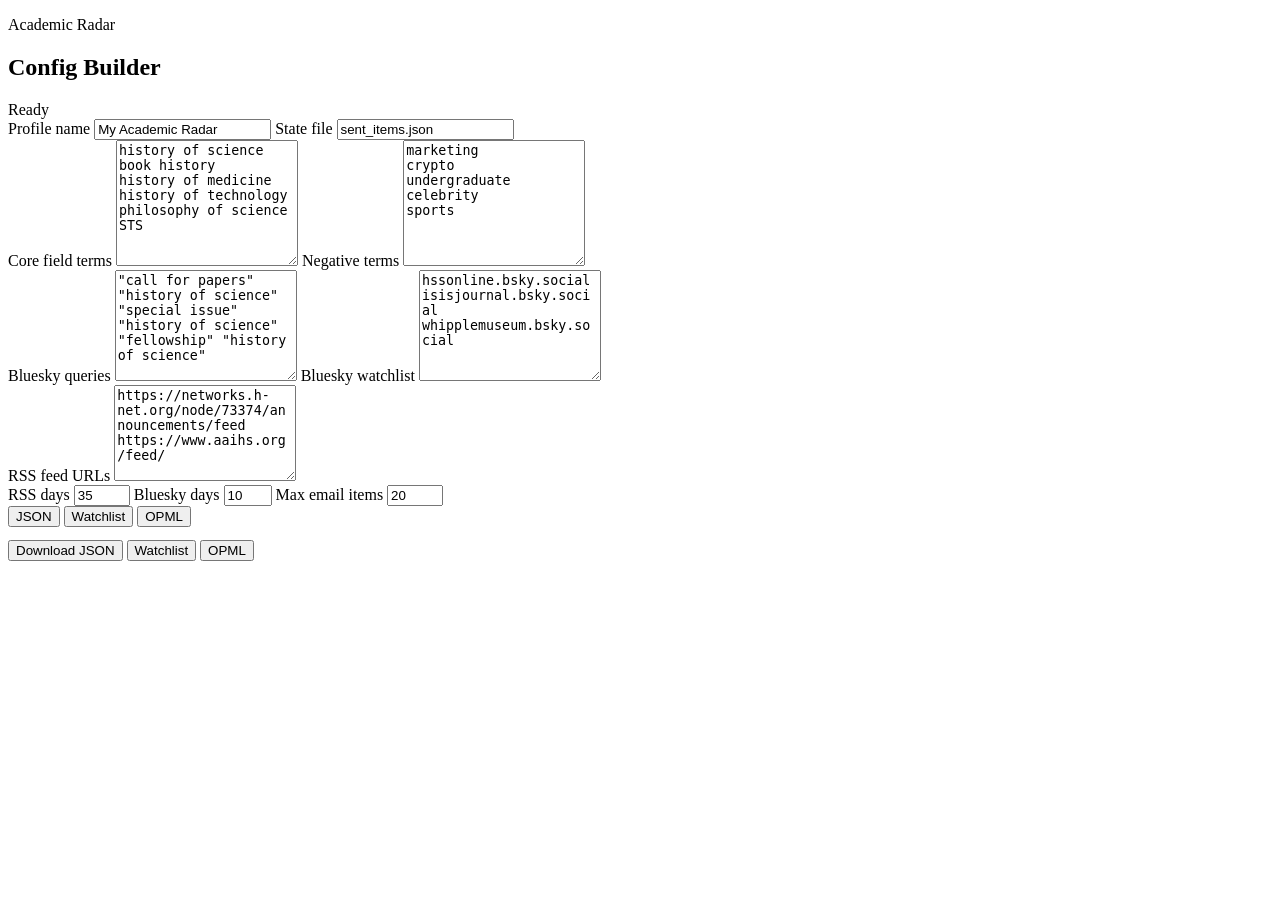
==== site/index.html @ eb4cdf89 "Add GitHub Pages config builder prototype" ====
<!doctype html>
<html lang="en">
  <head>
    <meta charset="utf-8" />
    <meta name="viewport" content="width=device-width, initial-scale=1" />
    <title>Academic Radar Config Builder</title>
    <link rel="stylesheet" href="./styles.css" />
  </head>
  <body>
    <main class="shell">
      <section class="workspace" aria-label="Academic Radar configuration builder">
        <header class="topbar">
          <div>
            <p class="eyebrow">Academic Radar</p>
            <h1>Config Builder</h1>
          </div>
          <div class="status" id="statusText">Ready</div>
        </header>

        <div class="grid">
          <section class="panel builder" aria-label="Builder inputs">
            <div class="field two">
              <label>
                Profile name
                <input id="profileName" value="My Academic Radar" />
              </label>
              <label>
                State file
                <input id="stateFile" value="sent_items.json" />
              </label>
            </div>

            <div class="field two">
              <label>
                Core field terms
                <textarea id="coreTerms" rows="8">history of science
book history
history of medicine
history of technology
philosophy of science
STS</textarea>
              </label>
              <label>
                Negative terms
                <textarea id="negativeTerms" rows="8">marketing
crypto
undergraduate
celebrity
sports</textarea>
              </label>
            </div>

            <div class="field two">
              <label>
                Bluesky queries
                <textarea id="bskyQueries" rows="7">&quot;call for papers&quot; &quot;history of science&quot;
&quot;special issue&quot; &quot;history of science&quot;
&quot;fellowship&quot; &quot;history of science&quot;</textarea>
              </label>
              <label>
                Bluesky watchlist
                <textarea id="watchlist" rows="7">hssonline.bsky.social
isisjournal.bsky.social
whipplemuseum.bsky.social</textarea>
              </label>
            </div>

            <div class="field two">
              <label>
                RSS feed URLs
                <textarea id="rssFeeds" rows="6">https://networks.h-net.org/node/73374/announcements/feed
https://www.aaihs.org/feed/</textarea>
              </label>
              <div class="numbers" aria-label="Limits">
                <label>
                  RSS days
                  <input id="rssDays" type="number" min="1" max="365" value="35" />
                </label>
                <label>
                  Bluesky days
                  <input id="bskyDays" type="number" min="1" max="90" value="10" />
                </label>
                <label>
                  Max email items
                  <input id="maxItems" type="number" min="1" max="100" value="20" />
                </label>
              </div>
            </div>
          </section>

          <aside class="panel output" aria-label="Generated files">
            <div class="radar-art" aria-hidden="true">
              <span></span>
            </div>

            <div class="tabs" role="tablist" aria-label="Preview files">
              <button class="tab active" data-preview="json" type="button">JSON</button>
              <button class="tab" data-preview="watchlist" type="button">Watchlist</button>
              <button class="tab" data-preview="opml" type="button">OPML</button>
            </div>

            <pre id="preview" tabindex="0"></pre>

            <div class="actions">
              <button id="downloadJson" type="button">Download JSON</button>
              <button id="downloadWatchlist" type="button">Watchlist</button>
              <button id="downloadOpml" type="button">OPML</button>
            </div>
          </aside>
        </div>
      </section>
    </main>

    <script src="./app.js"></script>
  </body>
</html>
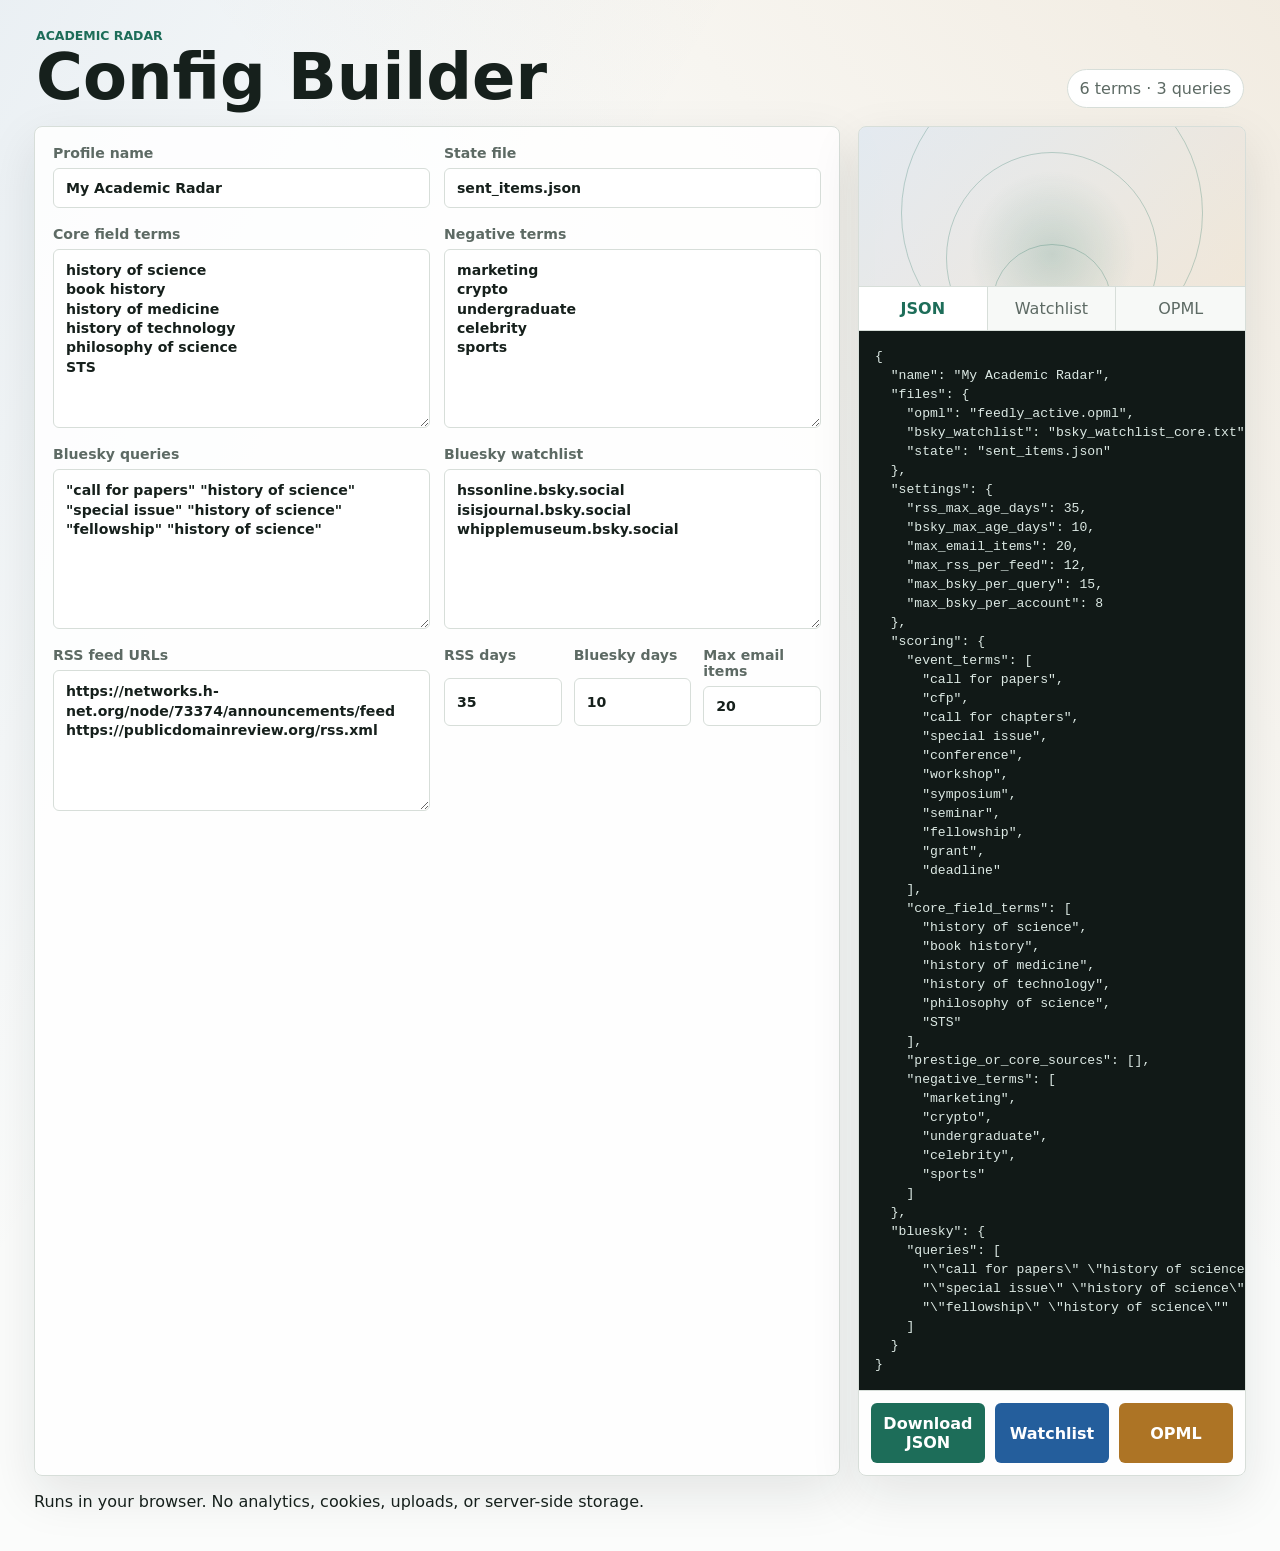
==== commit cb7759af: "Add privacy note to Pages builder" ====
--- a/site/index.html
+++ b/site/index.html
@@ -53,9 +53,9 @@
             <div class="field two">
               <label>
                 Bluesky queries
-                <textarea id="bskyQueries" rows="7">&quot;call for papers&quot; &quot;history of science&quot;
-&quot;special issue&quot; &quot;history of science&quot;
-&quot;fellowship&quot; &quot;history of science&quot;</textarea>
+                <textarea id="bskyQueries" rows="7">"call for papers" "history of science"
+"special issue" "history of science"
+"fellowship" "history of science"</textarea>
               </label>
               <label>
                 Bluesky watchlist
@@ -69,7 +69,7 @@
               <label>
                 RSS feed URLs
                 <textarea id="rssFeeds" rows="6">https://networks.h-net.org/node/73374/announcements/feed
-https://www.aaihs.org/feed/</textarea>
+https://publicdomainreview.org/rss.xml</textarea>
               </label>
               <div class="numbers" aria-label="Limits">
                 <label>
@@ -109,6 +109,9 @@
           </aside>
         </div>
       </section>
+      <p class="privacy-note">
+        Runs in your browser. No analytics, cookies, uploads, or server-side storage.
+      </p>
     </main>
 
     <script src="./app.js"></script>
--- a/site/styles.css
+++ b/site/styles.css
@@ -0,0 +1,279 @@
+:root {
+  color-scheme: light;
+  --ink: #16201c;
+  --muted: #5d6a64;
+  --line: #d7ded9;
+  --paper: #fbfcfb;
+  --panel: #ffffff;
+  --green: #1d6d59;
+  --blue: #245e9c;
+  --gold: #ad7425;
+  --rose: #9a4b58;
+  --shadow: 0 18px 50px rgba(22, 32, 28, 0.1);
+}
+
+* {
+  box-sizing: border-box;
+}
+
+body {
+  margin: 0;
+  min-height: 100vh;
+  background:
+    linear-gradient(120deg, rgba(36, 94, 156, 0.08), transparent 34%),
+    linear-gradient(230deg, rgba(173, 116, 37, 0.12), transparent 42%),
+    var(--paper);
+  color: var(--ink);
+  font-family:
+    Inter, ui-sans-serif, system-ui, -apple-system, BlinkMacSystemFont, "Segoe UI",
+    sans-serif;
+}
+
+button,
+input,
+textarea {
+  font: inherit;
+}
+
+.shell {
+  width: min(1260px, 100%);
+  margin: 0 auto;
+  padding: 24px;
+}
+
+.workspace {
+  min-height: calc(100vh - 48px);
+  display: flex;
+  flex-direction: column;
+  gap: 18px;
+}
+
+.topbar {
+  display: flex;
+  align-items: flex-end;
+  justify-content: space-between;
+  gap: 18px;
+  padding: 4px 2px 0;
+}
+
+.eyebrow {
+  margin: 0 0 4px;
+  color: var(--green);
+  font-weight: 700;
+  text-transform: uppercase;
+  font-size: 0.78rem;
+}
+
+h1 {
+  margin: 0;
+  font-size: clamp(2rem, 5vw, 4.4rem);
+  line-height: 0.95;
+  letter-spacing: 0;
+}
+
+.status {
+  border: 1px solid var(--line);
+  background: var(--panel);
+  color: var(--muted);
+  padding: 9px 12px;
+  border-radius: 999px;
+  white-space: nowrap;
+}
+
+.grid {
+  display: grid;
+  grid-template-columns: minmax(0, 1.35fr) minmax(360px, 0.65fr);
+  gap: 18px;
+  flex: 1;
+  align-items: stretch;
+}
+
+.panel {
+  border: 1px solid var(--line);
+  background: rgba(255, 255, 255, 0.86);
+  box-shadow: var(--shadow);
+  border-radius: 8px;
+}
+
+.builder {
+  display: flex;
+  flex-direction: column;
+  gap: 18px;
+  padding: 18px;
+}
+
+.field {
+  display: grid;
+  gap: 14px;
+}
+
+.field.two {
+  grid-template-columns: repeat(2, minmax(0, 1fr));
+}
+
+label {
+  display: grid;
+  gap: 7px;
+  color: var(--muted);
+  font-weight: 700;
+  font-size: 0.88rem;
+}
+
+input,
+textarea {
+  width: 100%;
+  border: 1px solid var(--line);
+  background: #fff;
+  color: var(--ink);
+  border-radius: 6px;
+  padding: 11px 12px;
+  outline: none;
+}
+
+textarea {
+  resize: vertical;
+  min-height: 128px;
+  line-height: 1.38;
+}
+
+input:focus,
+textarea:focus {
+  border-color: var(--blue);
+  box-shadow: 0 0 0 3px rgba(36, 94, 156, 0.14);
+}
+
+.numbers {
+  display: grid;
+  grid-template-columns: repeat(3, minmax(0, 1fr));
+  gap: 12px;
+  align-content: start;
+}
+
+.output {
+  display: grid;
+  grid-template-rows: auto auto 1fr auto;
+  min-height: 620px;
+  overflow: hidden;
+}
+
+.radar-art {
+  height: 160px;
+  position: relative;
+  overflow: hidden;
+  border-bottom: 1px solid var(--line);
+  background:
+    radial-gradient(circle at 50% 80%, rgba(29, 109, 89, 0.18), transparent 36%),
+    linear-gradient(135deg, rgba(36, 94, 156, 0.12), rgba(173, 116, 37, 0.16));
+}
+
+.radar-art::before,
+.radar-art::after,
+.radar-art span {
+  content: "";
+  position: absolute;
+  left: 50%;
+  bottom: -78px;
+  transform: translateX(-50%);
+  border: 1px solid rgba(29, 109, 89, 0.26);
+  border-radius: 50%;
+}
+
+.radar-art::before {
+  width: 300px;
+  height: 300px;
+}
+
+.radar-art::after {
+  width: 210px;
+  height: 210px;
+}
+
+.radar-art span {
+  width: 120px;
+  height: 120px;
+}
+
+.tabs {
+  display: grid;
+  grid-template-columns: repeat(3, 1fr);
+  border-bottom: 1px solid var(--line);
+}
+
+.tab {
+  border: 0;
+  border-right: 1px solid var(--line);
+  background: #f7f9f7;
+  color: var(--muted);
+  padding: 12px 10px;
+  cursor: pointer;
+}
+
+.tab:last-child {
+  border-right: 0;
+}
+
+.tab.active {
+  background: #fff;
+  color: var(--green);
+  font-weight: 800;
+}
+
+pre {
+  margin: 0;
+  padding: 16px;
+  overflow: auto;
+  background: #111917;
+  color: #dce9e4;
+  font: 0.82rem/1.45 ui-monospace, SFMono-Regular, Menlo, Consolas, monospace;
+}
+
+.actions {
+  display: grid;
+  grid-template-columns: repeat(3, 1fr);
+  gap: 10px;
+  padding: 12px;
+  border-top: 1px solid var(--line);
+}
+
+.actions button {
+  border: 0;
+  background: var(--green);
+  color: #fff;
+  border-radius: 6px;
+  padding: 11px 10px;
+  cursor: pointer;
+  font-weight: 800;
+}
+
+.actions button:nth-child(2) {
+  background: var(--blue);
+}
+
+.actions button:nth-child(3) {
+  background: var(--gold);
+}
+
+@media (max-width: 920px) {
+  .shell {
+    padding: 14px;
+  }
+
+  .topbar {
+    align-items: flex-start;
+    flex-direction: column;
+  }
+
+  .grid,
+  .field.two {
+    grid-template-columns: 1fr;
+  }
+
+  .output {
+    min-height: 560px;
+  }
+
+  .numbers,
+  .actions {
+    grid-template-columns: 1fr;
+  }
+}
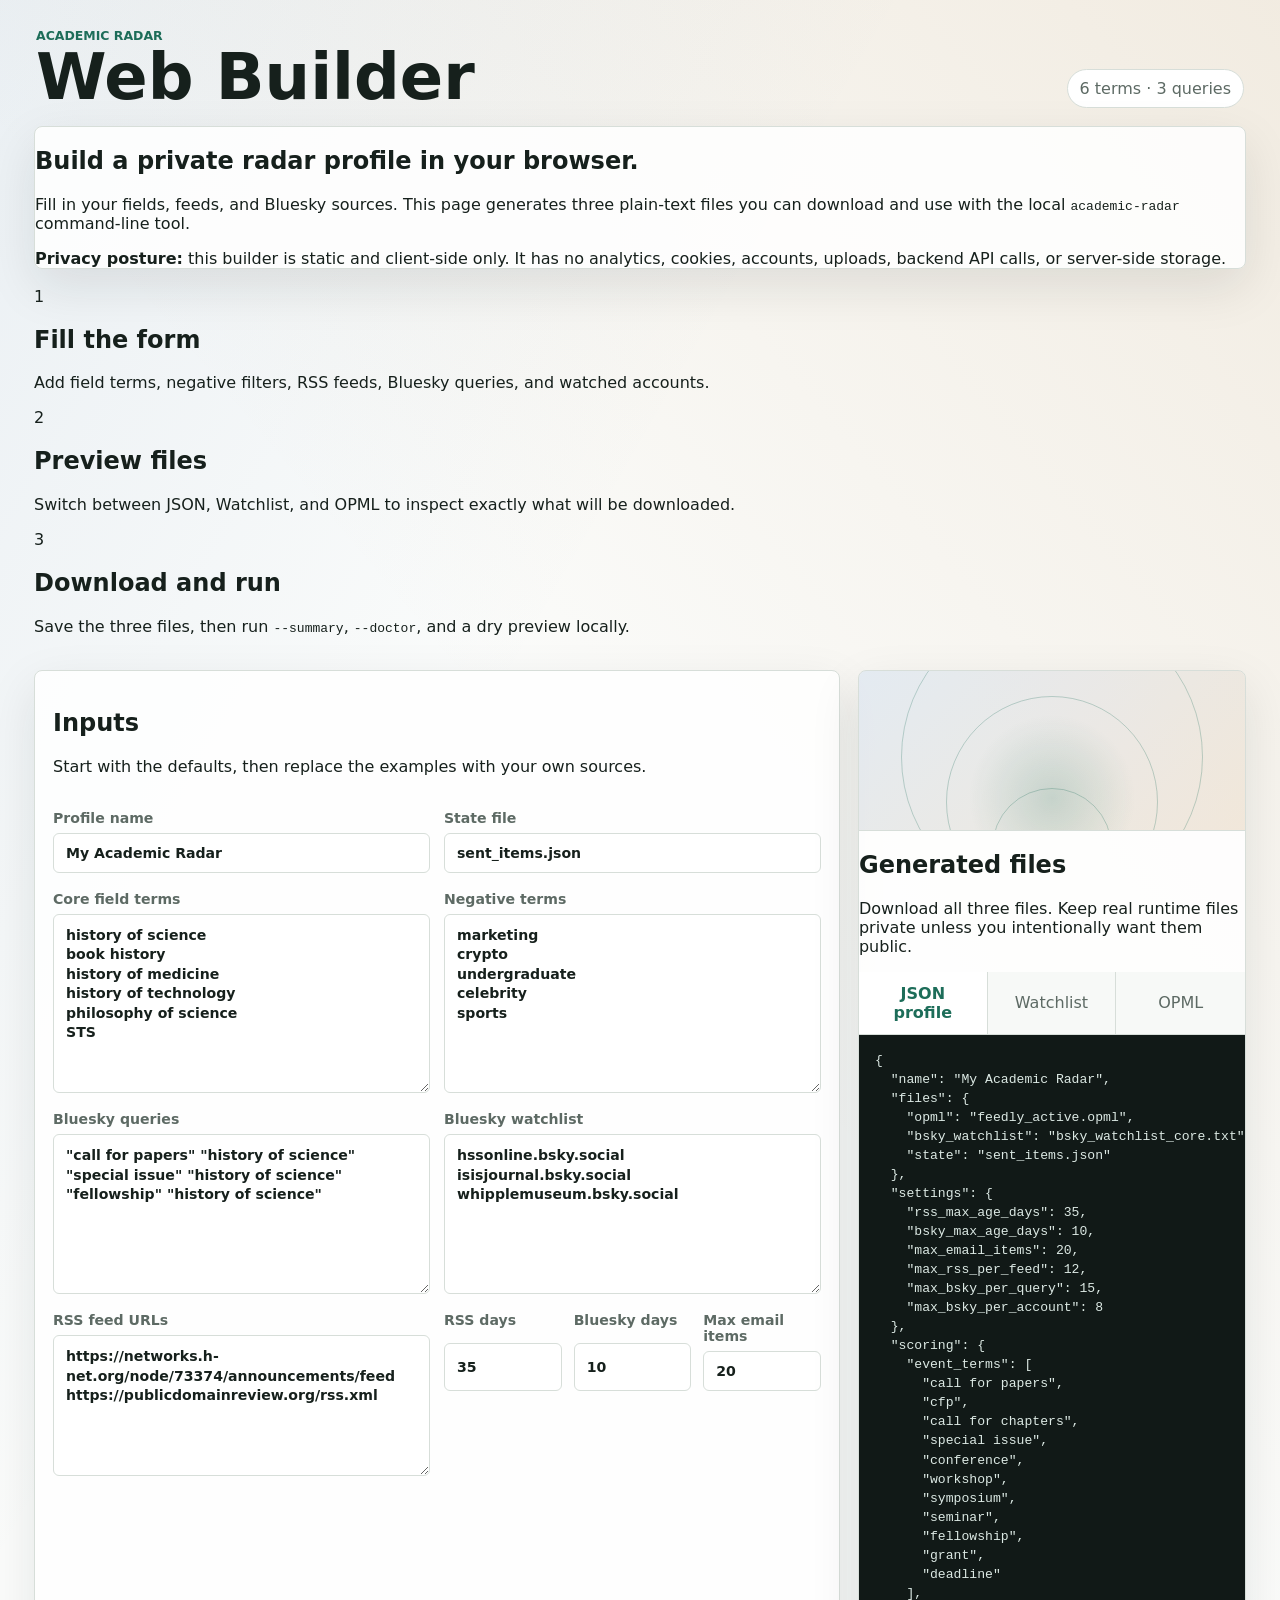
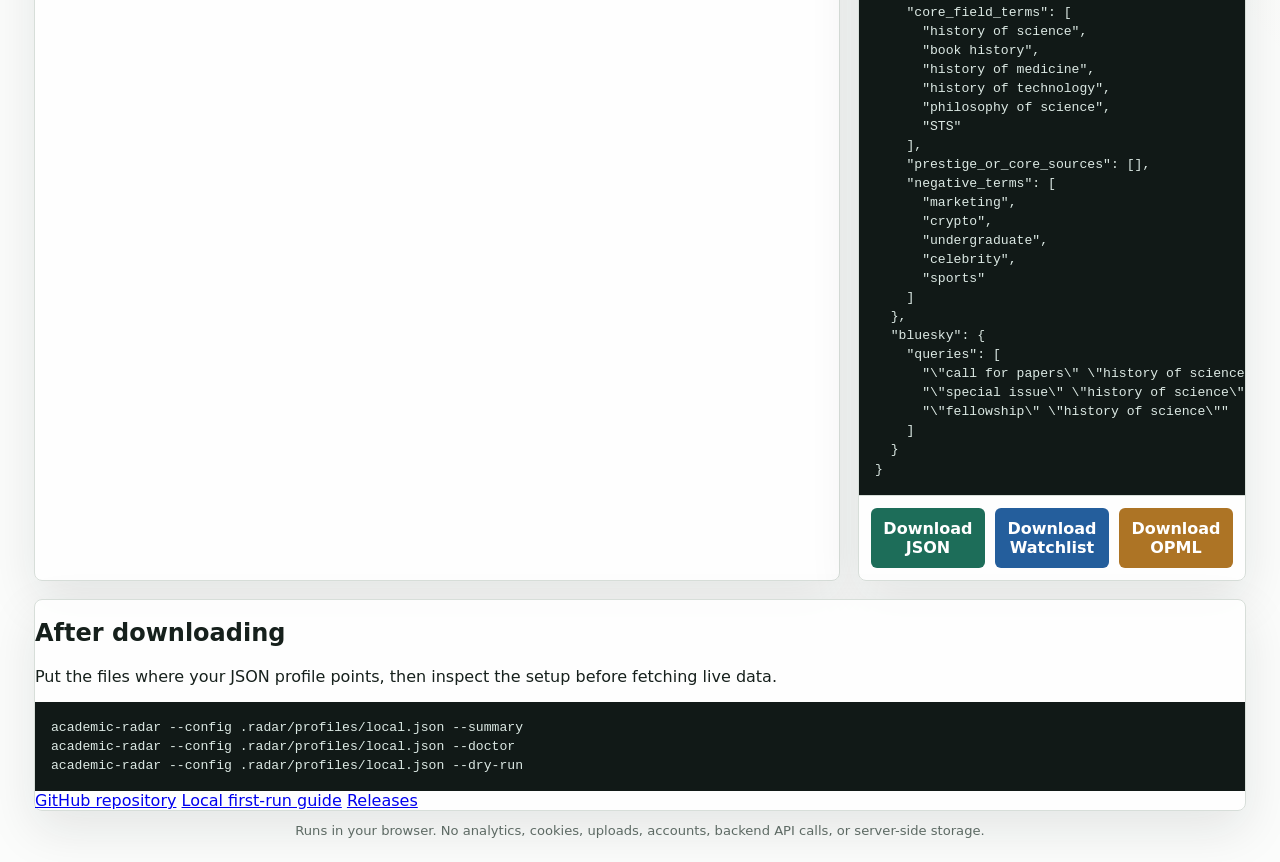
==== commit 57627043: "Make Pages builder beginner-friendly" ====
--- a/site/index.html
+++ b/site/index.html
@@ -3,22 +3,65 @@
   <head>
     <meta charset="utf-8" />
     <meta name="viewport" content="width=device-width, initial-scale=1" />
-    <title>Academic Radar Config Builder</title>
+    <title>Academic Radar Web Builder</title>
+    <meta
+      name="description"
+      content="Build a local Academic Radar profile, Bluesky watchlist, and OPML feed list in your browser."
+    />
     <link rel="stylesheet" href="./styles.css" />
   </head>
   <body>
     <main class="shell">
-      <section class="workspace" aria-label="Academic Radar configuration builder">
+      <section class="workspace" aria-label="Academic Radar web builder">
         <header class="topbar">
           <div>
             <p class="eyebrow">Academic Radar</p>
-            <h1>Config Builder</h1>
+            <h1>Web Builder</h1>
           </div>
           <div class="status" id="statusText">Ready</div>
         </header>
 
+        <section class="hero panel" aria-label="What this builder does">
+          <div>
+            <h2>Build a private radar profile in your browser.</h2>
+            <p>
+              Fill in your fields, feeds, and Bluesky sources. This page generates
+              three plain-text files you can download and use with the local
+              <code>academic-radar</code> command-line tool.
+            </p>
+          </div>
+          <div class="hero-note">
+            <strong>Privacy posture:</strong> this builder is static and client-side only.
+            It has no analytics, cookies, accounts, uploads, backend API calls, or
+            server-side storage.
+          </div>
+        </section>
+
+        <section class="steps" aria-label="Beginner workflow">
+          <article class="step-card">
+            <span>1</span>
+            <h2>Fill the form</h2>
+            <p>Add field terms, negative filters, RSS feeds, Bluesky queries, and watched accounts.</p>
+          </article>
+          <article class="step-card">
+            <span>2</span>
+            <h2>Preview files</h2>
+            <p>Switch between JSON, Watchlist, and OPML to inspect exactly what will be downloaded.</p>
+          </article>
+          <article class="step-card">
+            <span>3</span>
+            <h2>Download and run</h2>
+            <p>Save the three files, then run <code>--summary</code>, <code>--doctor</code>, and a dry preview locally.</p>
+          </article>
+        </section>
+
         <div class="grid">
           <section class="panel builder" aria-label="Builder inputs">
+            <div class="section-heading">
+              <h2>Inputs</h2>
+              <p>Start with the defaults, then replace the examples with your own sources.</p>
+            </div>
+
             <div class="field two">
               <label>
                 Profile name
@@ -93,8 +136,13 @@
               <span></span>
             </div>
 
+            <div class="output-intro">
+              <h2>Generated files</h2>
+              <p>Download all three files. Keep real runtime files private unless you intentionally want them public.</p>
+            </div>
+
             <div class="tabs" role="tablist" aria-label="Preview files">
-              <button class="tab active" data-preview="json" type="button">JSON</button>
+              <button class="tab active" data-preview="json" type="button">JSON profile</button>
               <button class="tab" data-preview="watchlist" type="button">Watchlist</button>
               <button class="tab" data-preview="opml" type="button">OPML</button>
             </div>
@@ -103,14 +151,29 @@
 
             <div class="actions">
               <button id="downloadJson" type="button">Download JSON</button>
-              <button id="downloadWatchlist" type="button">Watchlist</button>
-              <button id="downloadOpml" type="button">OPML</button>
+              <button id="downloadWatchlist" type="button">Download Watchlist</button>
+              <button id="downloadOpml" type="button">Download OPML</button>
             </div>
           </aside>
         </div>
+
+        <section class="next panel" aria-label="After download">
+          <div>
+            <h2>After downloading</h2>
+            <p>Put the files where your JSON profile points, then inspect the setup before fetching live data.</p>
+          </div>
+          <pre>academic-radar --config .radar/profiles/local.json --summary
+academic-radar --config .radar/profiles/local.json --doctor
+academic-radar --config .radar/profiles/local.json --dry-run</pre>
+          <div class="quick-links">
+            <a href="https://github.com/zhhos98-cell/academic-radar">GitHub repository</a>
+            <a href="https://github.com/zhhos98-cell/academic-radar/blob/main/docs/LOCAL_FIRST_RUN.md">Local first-run guide</a>
+            <a href="https://github.com/zhhos98-cell/academic-radar/releases">Releases</a>
+          </div>
+        </section>
       </section>
       <p class="privacy-note">
-        Runs in your browser. No analytics, cookies, uploads, or server-side storage.
+        Runs in your browser. No analytics, cookies, uploads, accounts, backend API calls, or server-side storage.
       </p>
     </main>
 
--- a/site/styles.css
+++ b/site/styles.css
@@ -253,6 +253,13 @@
   background: var(--gold);
 }
 
+.privacy-note {
+  margin: 12px 0 0;
+  color: var(--muted);
+  font-size: 0.82rem;
+  text-align: center;
+}
+
 @media (max-width: 920px) {
   .shell {
     padding: 14px;
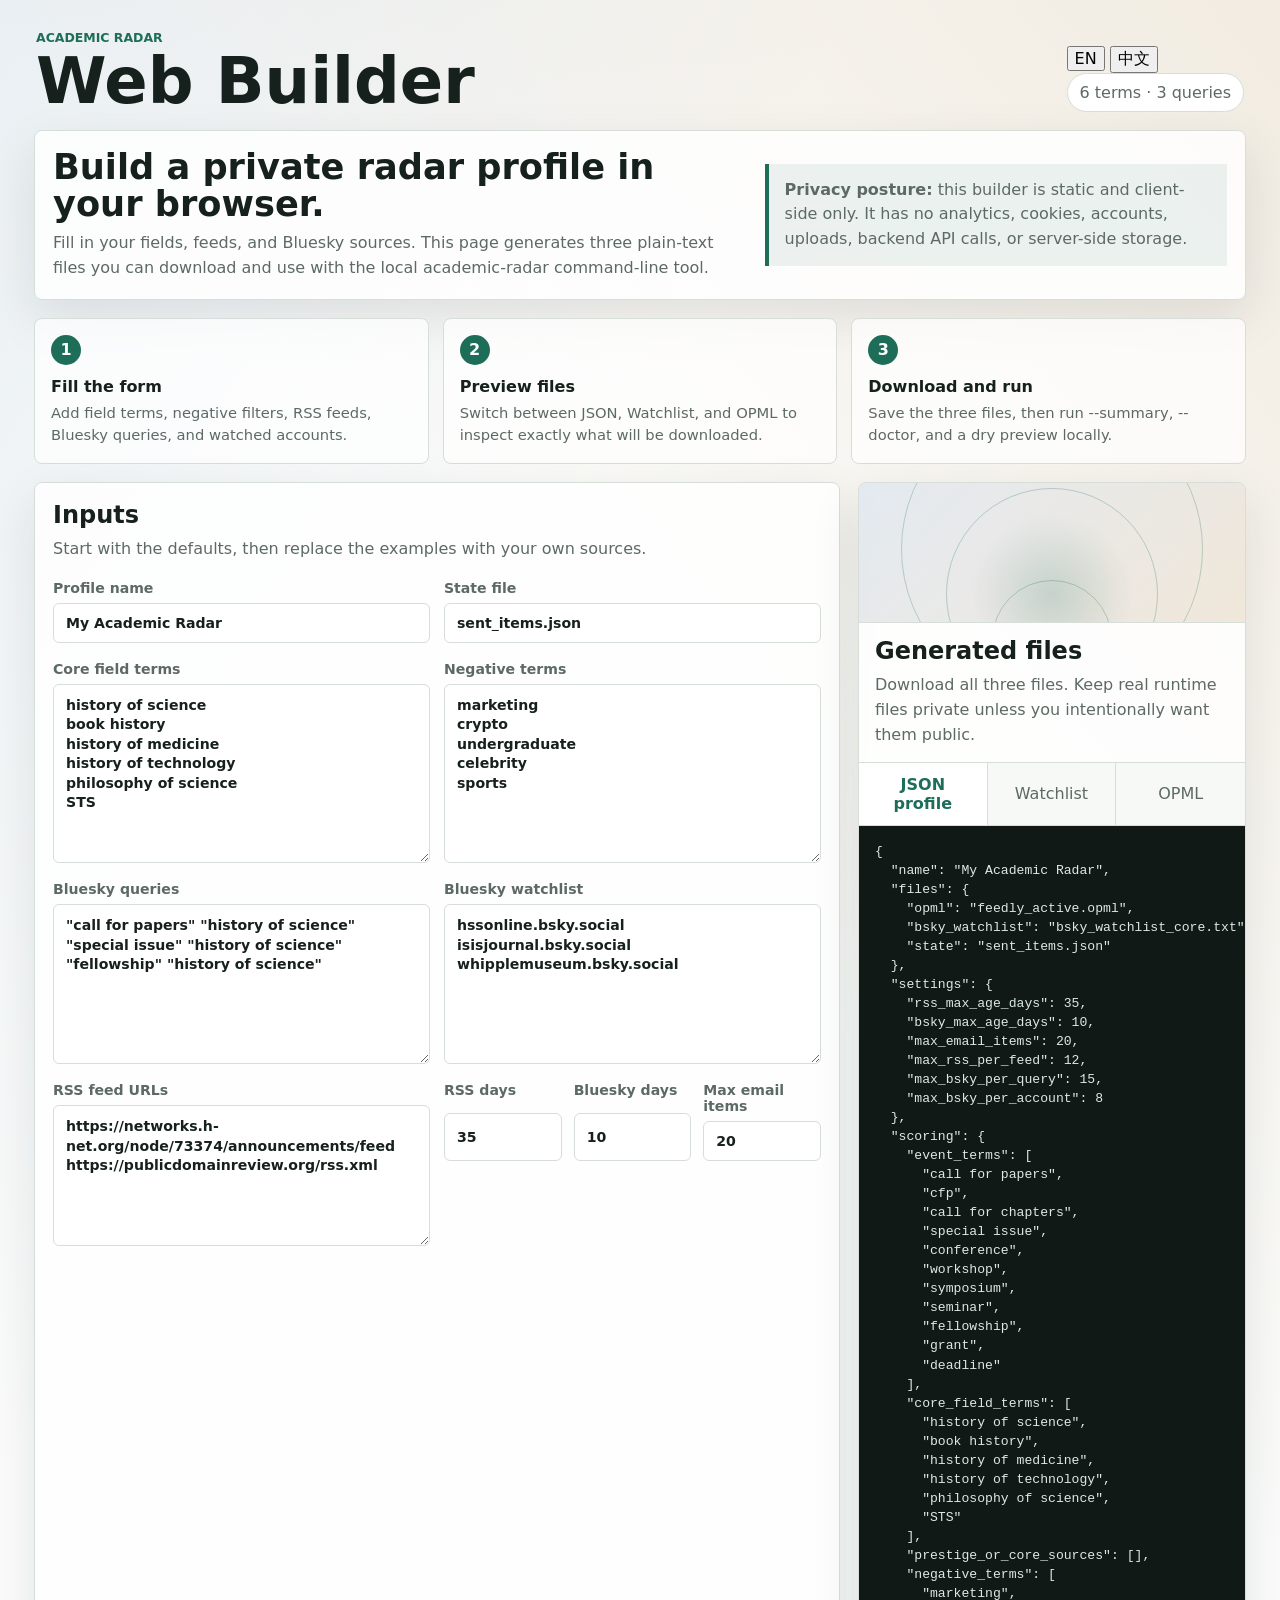
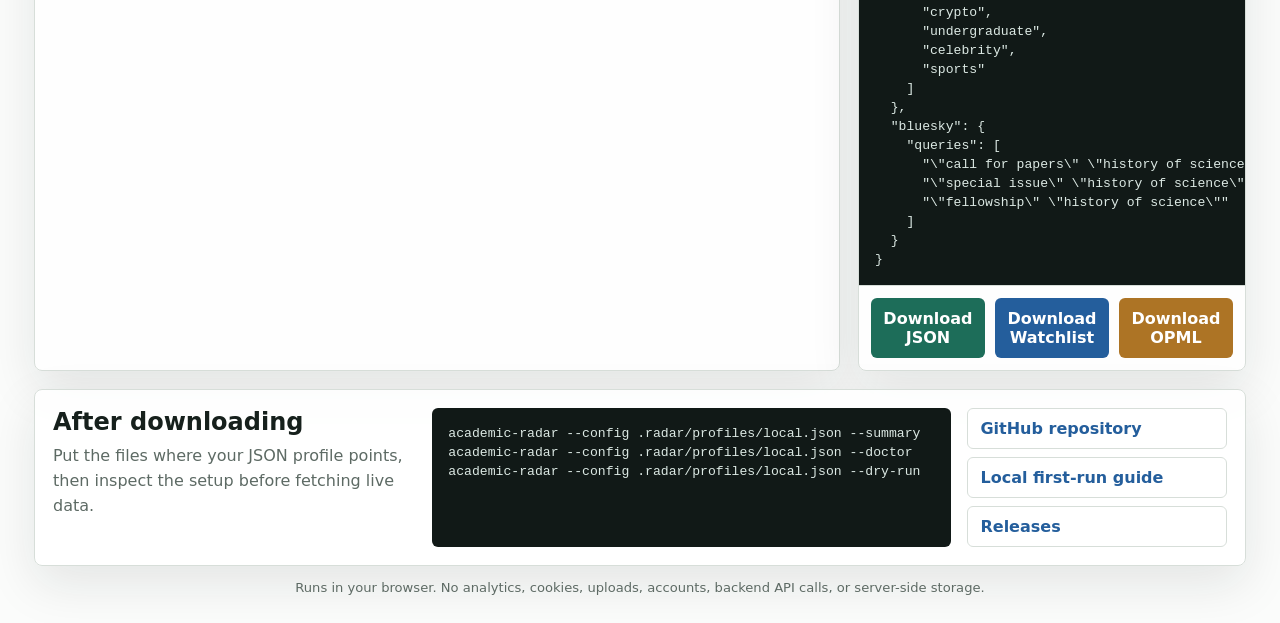
==== commit 65615f98: "Add bilingual markup to site builder" ====
--- a/site/index.html
+++ b/site/index.html
@@ -16,66 +16,74 @@
         <header class="topbar">
           <div>
             <p class="eyebrow">Academic Radar</p>
-            <h1>Web Builder</h1>
+            <h1 data-i18n="title">Web Builder</h1>
           </div>
-          <div class="status" id="statusText">Ready</div>
+          <div class="topbar-actions">
+            <div class="language-switch" role="group" aria-label="Language">
+              <button class="lang-button active" data-lang-choice="en" type="button">EN</button>
+              <button class="lang-button" data-lang-choice="zh" type="button">中文</button>
+            </div>
+            <div class="status" id="statusText">Ready</div>
+          </div>
         </header>
 
         <section class="hero panel" aria-label="What this builder does">
           <div>
-            <h2>Build a private radar profile in your browser.</h2>
-            <p>
+            <h2 data-i18n="hero.heading">Build a private radar profile in your browser.</h2>
+            <p data-i18n="hero.body">
               Fill in your fields, feeds, and Bluesky sources. This page generates
               three plain-text files you can download and use with the local
-              <code>academic-radar</code> command-line tool.
+              academic-radar command-line tool.
             </p>
           </div>
           <div class="hero-note">
-            <strong>Privacy posture:</strong> this builder is static and client-side only.
-            It has no analytics, cookies, accounts, uploads, backend API calls, or
-            server-side storage.
+            <strong data-i18n="privacy.label">Privacy posture:</strong>
+            <span data-i18n="privacy.body">
+              this builder is static and client-side only. It has no analytics,
+              cookies, accounts, uploads, backend API calls, or server-side storage.
+            </span>
           </div>
         </section>
 
         <section class="steps" aria-label="Beginner workflow">
           <article class="step-card">
             <span>1</span>
-            <h2>Fill the form</h2>
-            <p>Add field terms, negative filters, RSS feeds, Bluesky queries, and watched accounts.</p>
+            <h2 data-i18n="step1.heading">Fill the form</h2>
+            <p data-i18n="step1.body">Add field terms, negative filters, RSS feeds, Bluesky queries, and watched accounts.</p>
           </article>
           <article class="step-card">
             <span>2</span>
-            <h2>Preview files</h2>
-            <p>Switch between JSON, Watchlist, and OPML to inspect exactly what will be downloaded.</p>
+            <h2 data-i18n="step2.heading">Preview files</h2>
+            <p data-i18n="step2.body">Switch between JSON, Watchlist, and OPML to inspect exactly what will be downloaded.</p>
           </article>
           <article class="step-card">
             <span>3</span>
-            <h2>Download and run</h2>
-            <p>Save the three files, then run <code>--summary</code>, <code>--doctor</code>, and a dry preview locally.</p>
+            <h2 data-i18n="step3.heading">Download and run</h2>
+            <p data-i18n="step3.body">Save the three files, then run --summary, --doctor, and a dry preview locally.</p>
           </article>
         </section>
 
         <div class="grid">
           <section class="panel builder" aria-label="Builder inputs">
             <div class="section-heading">
-              <h2>Inputs</h2>
-              <p>Start with the defaults, then replace the examples with your own sources.</p>
+              <h2 data-i18n="inputs.heading">Inputs</h2>
+              <p data-i18n="inputs.body">Start with the defaults, then replace the examples with your own sources.</p>
             </div>
 
             <div class="field two">
               <label>
-                Profile name
+                <span data-i18n="label.profileName">Profile name</span>
                 <input id="profileName" value="My Academic Radar" />
               </label>
               <label>
-                State file
+                <span data-i18n="label.stateFile">State file</span>
                 <input id="stateFile" value="sent_items.json" />
               </label>
             </div>
 
             <div class="field two">
               <label>
-                Core field terms
+                <span data-i18n="label.coreTerms">Core field terms</span>
                 <textarea id="coreTerms" rows="8">history of science
 book history
 history of medicine
@@ -84,7 +92,7 @@
 STS</textarea>
               </label>
               <label>
-                Negative terms
+                <span data-i18n="label.negativeTerms">Negative terms</span>
                 <textarea id="negativeTerms" rows="8">marketing
 crypto
 undergraduate
@@ -95,13 +103,13 @@
 
             <div class="field two">
               <label>
-                Bluesky queries
+                <span data-i18n="label.bskyQueries">Bluesky queries</span>
                 <textarea id="bskyQueries" rows="7">"call for papers" "history of science"
 "special issue" "history of science"
 "fellowship" "history of science"</textarea>
               </label>
               <label>
-                Bluesky watchlist
+                <span data-i18n="label.watchlist">Bluesky watchlist</span>
                 <textarea id="watchlist" rows="7">hssonline.bsky.social
 isisjournal.bsky.social
 whipplemuseum.bsky.social</textarea>
@@ -110,21 +118,21 @@
 
             <div class="field two">
               <label>
-                RSS feed URLs
+                <span data-i18n="label.rssFeeds">RSS feed URLs</span>
                 <textarea id="rssFeeds" rows="6">https://networks.h-net.org/node/73374/announcements/feed
 https://publicdomainreview.org/rss.xml</textarea>
               </label>
               <div class="numbers" aria-label="Limits">
                 <label>
-                  RSS days
+                  <span data-i18n="label.rssDays">RSS days</span>
                   <input id="rssDays" type="number" min="1" max="365" value="35" />
                 </label>
                 <label>
-                  Bluesky days
+                  <span data-i18n="label.bskyDays">Bluesky days</span>
                   <input id="bskyDays" type="number" min="1" max="90" value="10" />
                 </label>
                 <label>
-                  Max email items
+                  <span data-i18n="label.maxItems">Max email items</span>
                   <input id="maxItems" type="number" min="1" max="100" value="20" />
                 </label>
               </div>
@@ -137,42 +145,42 @@
             </div>
 
             <div class="output-intro">
-              <h2>Generated files</h2>
-              <p>Download all three files. Keep real runtime files private unless you intentionally want them public.</p>
+              <h2 data-i18n="output.heading">Generated files</h2>
+              <p data-i18n="output.body">Download all three files. Keep real runtime files private unless you intentionally want them public.</p>
             </div>
 
             <div class="tabs" role="tablist" aria-label="Preview files">
-              <button class="tab active" data-preview="json" type="button">JSON profile</button>
-              <button class="tab" data-preview="watchlist" type="button">Watchlist</button>
-              <button class="tab" data-preview="opml" type="button">OPML</button>
+              <button class="tab active" data-preview="json" data-i18n="tab.json" type="button">JSON profile</button>
+              <button class="tab" data-preview="watchlist" data-i18n="tab.watchlist" type="button">Watchlist</button>
+              <button class="tab" data-preview="opml" data-i18n="tab.opml" type="button">OPML</button>
             </div>
 
             <pre id="preview" tabindex="0"></pre>
 
             <div class="actions">
-              <button id="downloadJson" type="button">Download JSON</button>
-              <button id="downloadWatchlist" type="button">Download Watchlist</button>
-              <button id="downloadOpml" type="button">Download OPML</button>
+              <button id="downloadJson" data-i18n="button.json" type="button">Download JSON</button>
+              <button id="downloadWatchlist" data-i18n="button.watchlist" type="button">Download Watchlist</button>
+              <button id="downloadOpml" data-i18n="button.opml" type="button">Download OPML</button>
             </div>
           </aside>
         </div>
 
         <section class="next panel" aria-label="After download">
           <div>
-            <h2>After downloading</h2>
-            <p>Put the files where your JSON profile points, then inspect the setup before fetching live data.</p>
+            <h2 data-i18n="after.heading">After downloading</h2>
+            <p data-i18n="after.body">Put the files where your JSON profile points, then inspect the setup before fetching live data.</p>
           </div>
           <pre>academic-radar --config .radar/profiles/local.json --summary
 academic-radar --config .radar/profiles/local.json --doctor
 academic-radar --config .radar/profiles/local.json --dry-run</pre>
           <div class="quick-links">
-            <a href="https://github.com/zhhos98-cell/academic-radar">GitHub repository</a>
-            <a href="https://github.com/zhhos98-cell/academic-radar/blob/main/docs/LOCAL_FIRST_RUN.md">Local first-run guide</a>
-            <a href="https://github.com/zhhos98-cell/academic-radar/releases">Releases</a>
+            <a href="https://github.com/zhhos98-cell/academic-radar" data-i18n="link.repo">GitHub repository</a>
+            <a href="https://github.com/zhhos98-cell/academic-radar/blob/main/docs/LOCAL_FIRST_RUN.md" data-i18n="link.guide">Local first-run guide</a>
+            <a href="https://github.com/zhhos98-cell/academic-radar/releases" data-i18n="link.releases">Releases</a>
           </div>
         </section>
       </section>
-      <p class="privacy-note">
+      <p class="privacy-note" data-i18n="footer.privacy">
         Runs in your browser. No analytics, cookies, uploads, accounts, backend API calls, or server-side storage.
       </p>
     </main>
--- a/site/styles.css
+++ b/site/styles.css
@@ -35,6 +35,15 @@
   font: inherit;
 }
 
+code {
+  border: 1px solid rgba(215, 222, 217, 0.8);
+  border-radius: 5px;
+  background: rgba(255, 255, 255, 0.7);
+  padding: 1px 5px;
+  color: var(--green);
+  font-family: ui-monospace, SFMono-Regular, Menlo, Consolas, monospace;
+}
+
 .shell {
   width: min(1260px, 100%);
   margin: 0 auto;
@@ -71,6 +80,20 @@
   letter-spacing: 0;
 }
 
+h2,
+p {
+  margin-top: 0;
+}
+
+h2 {
+  margin-bottom: 8px;
+}
+
+p {
+  color: var(--muted);
+  line-height: 1.55;
+}
+
 .status {
   border: 1px solid var(--line);
   background: var(--panel);
@@ -78,14 +101,6 @@
   padding: 9px 12px;
   border-radius: 999px;
   white-space: nowrap;
-}
-
-.grid {
-  display: grid;
-  grid-template-columns: minmax(0, 1.35fr) minmax(360px, 0.65fr);
-  gap: 18px;
-  flex: 1;
-  align-items: stretch;
 }
 
 .panel {
@@ -95,11 +110,85 @@
   border-radius: 8px;
 }
 
+.hero {
+  display: grid;
+  grid-template-columns: minmax(0, 1.2fr) minmax(280px, 0.8fr);
+  gap: 18px;
+  padding: 18px;
+  align-items: center;
+}
+
+.hero h2 {
+  font-size: clamp(1.4rem, 3vw, 2.2rem);
+  line-height: 1.05;
+}
+
+.hero p {
+  margin-bottom: 0;
+}
+
+.hero-note {
+  border-left: 4px solid var(--green);
+  background: rgba(29, 109, 89, 0.08);
+  color: var(--muted);
+  padding: 14px 16px;
+  line-height: 1.55;
+}
+
+.steps {
+  display: grid;
+  grid-template-columns: repeat(3, minmax(0, 1fr));
+  gap: 14px;
+}
+
+.step-card {
+  border: 1px solid var(--line);
+  background: rgba(255, 255, 255, 0.74);
+  border-radius: 8px;
+  padding: 16px;
+}
+
+.step-card span {
+  display: inline-flex;
+  align-items: center;
+  justify-content: center;
+  width: 30px;
+  height: 30px;
+  margin-bottom: 12px;
+  border-radius: 50%;
+  background: var(--green);
+  color: #fff;
+  font-weight: 800;
+}
+
+.step-card h2 {
+  margin-bottom: 6px;
+  font-size: 1rem;
+}
+
+.step-card p {
+  margin-bottom: 0;
+  font-size: 0.92rem;
+}
+
+.grid {
+  display: grid;
+  grid-template-columns: minmax(0, 1.35fr) minmax(360px, 0.65fr);
+  gap: 18px;
+  flex: 1;
+  align-items: stretch;
+}
+
 .builder {
   display: flex;
   flex-direction: column;
   gap: 18px;
   padding: 18px;
+}
+
+.section-heading p,
+.output-intro p {
+  margin-bottom: 0;
 }
 
 .field {
@@ -151,13 +240,13 @@
 
 .output {
   display: grid;
-  grid-template-rows: auto auto 1fr auto;
-  min-height: 620px;
+  grid-template-rows: auto auto auto 1fr auto;
+  min-height: 720px;
   overflow: hidden;
 }
 
 .radar-art {
-  height: 160px;
+  height: 140px;
   position: relative;
   overflow: hidden;
   border-bottom: 1px solid var(--line);
@@ -193,6 +282,11 @@
   height: 120px;
 }
 
+.output-intro {
+  padding: 14px 16px;
+  border-bottom: 1px solid var(--line);
+}
+
 .tabs {
   display: grid;
   grid-template-columns: repeat(3, 1fr);
@@ -253,6 +347,41 @@
   background: var(--gold);
 }
 
+.next {
+  display: grid;
+  grid-template-columns: minmax(240px, 0.7fr) minmax(360px, 1fr) minmax(220px, 0.5fr);
+  gap: 16px;
+  padding: 18px;
+  align-items: stretch;
+}
+
+.next pre {
+  border-radius: 6px;
+  min-height: 100%;
+}
+
+.quick-links {
+  display: grid;
+  gap: 8px;
+  align-content: start;
+}
+
+.quick-links a {
+  border: 1px solid var(--line);
+  border-radius: 6px;
+  background: #fff;
+  color: var(--blue);
+  padding: 10px 12px;
+  text-decoration: none;
+  font-weight: 800;
+}
+
+.quick-links a:hover,
+.quick-links a:focus {
+  border-color: var(--blue);
+  outline: none;
+}
+
 .privacy-note {
   margin: 12px 0 0;
   color: var(--muted);
@@ -270,13 +399,16 @@
     flex-direction: column;
   }
 
+  .hero,
   .grid,
-  .field.two {
+  .field.two,
+  .steps,
+  .next {
     grid-template-columns: 1fr;
   }
 
   .output {
-    min-height: 560px;
+    min-height: 620px;
   }
 
   .numbers,
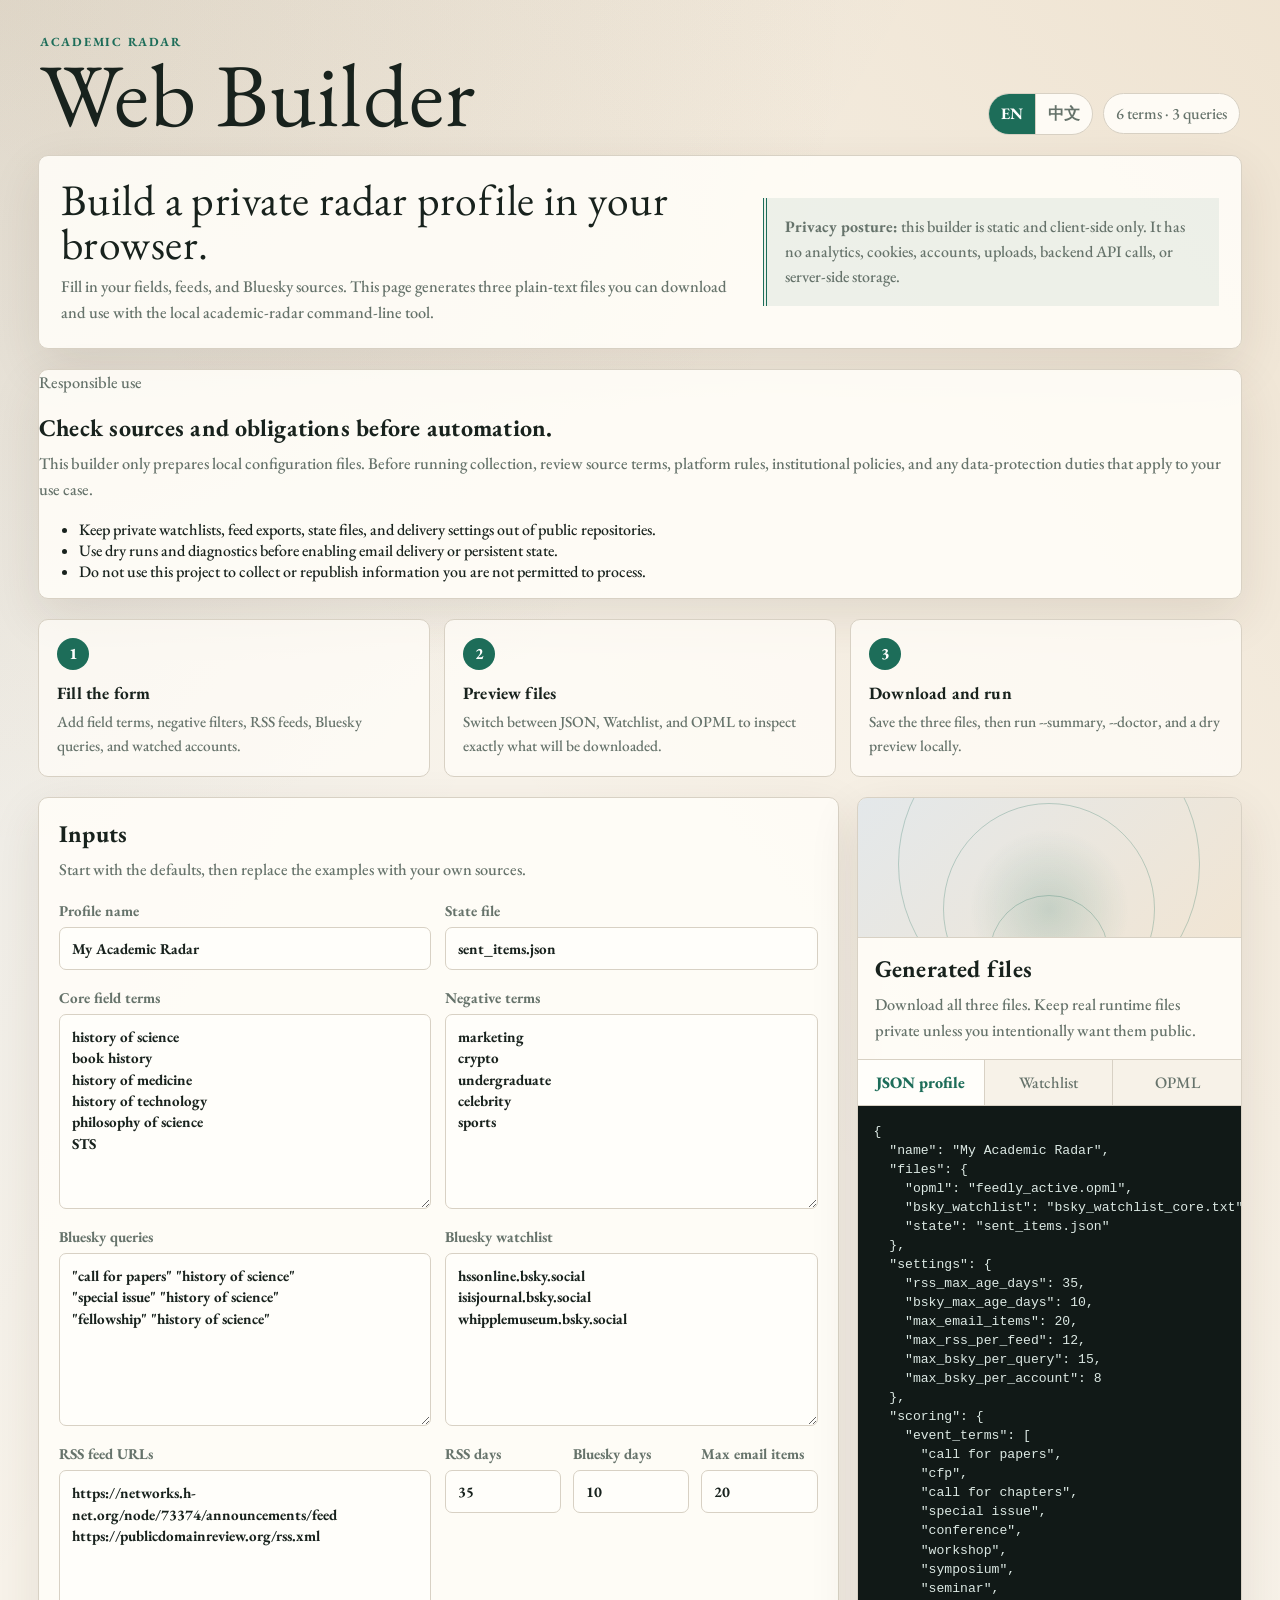
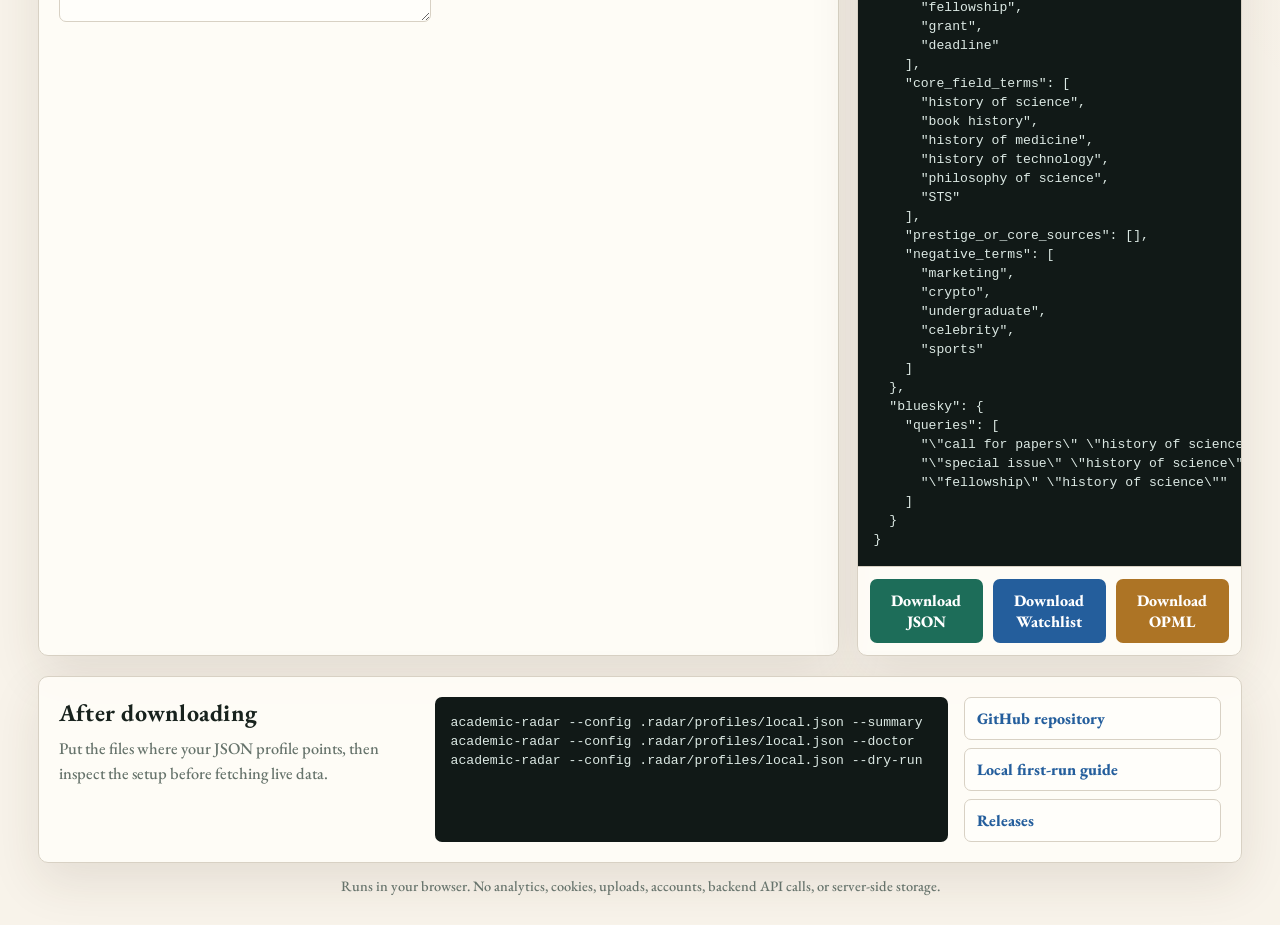
==== commit 80a52e2a: "Add responsible use notice to site builder" ====
--- a/site/index.html
+++ b/site/index.html
@@ -45,6 +45,22 @@
           </div>
         </section>
 
+        <section class="compliance panel" aria-label="Responsible use notice">
+          <div>
+            <p class="kicker" data-i18n="compliance.kicker">Responsible use</p>
+            <h2 data-i18n="compliance.heading">Check sources and obligations before automation.</h2>
+            <p data-i18n="compliance.body">
+              This builder only prepares local configuration files. Before running collection, review source terms,
+              platform rules, institutional policies, and any data-protection duties that apply to your use case.
+            </p>
+          </div>
+          <ul>
+            <li data-i18n="compliance.item1">Keep private watchlists, feed exports, state files, and delivery settings out of public repositories.</li>
+            <li data-i18n="compliance.item2">Use dry runs and diagnostics before enabling email delivery or persistent state.</li>
+            <li data-i18n="compliance.item3">Do not use this project to collect or republish information you are not permitted to process.</li>
+          </ul>
+        </section>
+
         <section class="steps" aria-label="Beginner workflow">
           <article class="step-card">
             <span>1</span>
--- a/site/styles.css
+++ b/site/styles.css
@@ -1,15 +1,20 @@
+@import url("https://fonts.googleapis.com/css2?family=EB+Garamond:wght@500;600;700&family=IM+Fell+English:ital@0;1&display=swap");
+
 :root {
   color-scheme: light;
-  --ink: #16201c;
-  --muted: #5d6a64;
-  --line: #d7ded9;
-  --paper: #fbfcfb;
-  --panel: #ffffff;
+  --ink: #18221d;
+  --muted: #66736b;
+  --line: #d8d1c4;
+  --paper: #f8f3ea;
+  --panel: #fffdf8;
   --green: #1d6d59;
   --blue: #245e9c;
   --gold: #ad7425;
   --rose: #9a4b58;
-  --shadow: 0 18px 50px rgba(22, 32, 28, 0.1);
+  --shadow: 0 18px 50px rgba(62, 45, 27, 0.11);
+  --font-title: "IM Fell English", "EB Garamond", Georgia, "Times New Roman", "Songti SC", "Noto Serif CJK SC", serif;
+  --font-body: "EB Garamond", "Songti SC", "Noto Serif CJK SC", "SimSun", Georgia, serif;
+  --font-mono: ui-monospace, SFMono-Regular, Menlo, Consolas, monospace;
 }
 
 * {
@@ -20,13 +25,13 @@
   margin: 0;
   min-height: 100vh;
   background:
+    radial-gradient(circle at top left, rgba(173, 116, 37, 0.14), transparent 30%),
     linear-gradient(120deg, rgba(36, 94, 156, 0.08), transparent 34%),
     linear-gradient(230deg, rgba(173, 116, 37, 0.12), transparent 42%),
     var(--paper);
   color: var(--ink);
-  font-family:
-    Inter, ui-sans-serif, system-ui, -apple-system, BlinkMacSystemFont, "Segoe UI",
-    sans-serif;
+  font-family: var(--font-body);
+  font-weight: 500;
 }
 
 button,
@@ -36,25 +41,26 @@
 }
 
 code {
-  border: 1px solid rgba(215, 222, 217, 0.8);
+  border: 1px solid rgba(216, 209, 196, 0.8);
   border-radius: 5px;
-  background: rgba(255, 255, 255, 0.7);
+  background: rgba(255, 253, 248, 0.78);
   padding: 1px 5px;
   color: var(--green);
-  font-family: ui-monospace, SFMono-Regular, Menlo, Consolas, monospace;
+  font-family: var(--font-mono);
+  font-size: 0.92em;
 }
 
 .shell {
   width: min(1260px, 100%);
   margin: 0 auto;
-  padding: 24px;
+  padding: 28px;
 }
 
 .workspace {
-  min-height: calc(100vh - 48px);
+  min-height: calc(100vh - 56px);
   display: flex;
   flex-direction: column;
-  gap: 18px;
+  gap: 20px;
 }
 
 .topbar {
@@ -65,19 +71,58 @@
   padding: 4px 2px 0;
 }
 
+.topbar-actions {
+  display: flex;
+  align-items: center;
+  gap: 10px;
+  flex-wrap: wrap;
+  justify-content: flex-end;
+}
+
+.language-switch {
+  display: inline-flex;
+  overflow: hidden;
+  border: 1px solid var(--line);
+  border-radius: 999px;
+  background: rgba(255, 253, 248, 0.92);
+}
+
+.lang-button {
+  border: 0;
+  border-right: 1px solid var(--line);
+  background: transparent;
+  color: var(--muted);
+  padding: 9px 12px;
+  cursor: pointer;
+  font-weight: 700;
+}
+
+.lang-button:last-child {
+  border-right: 0;
+}
+
+.lang-button.active {
+  background: var(--green);
+  color: #fff;
+}
+
 .eyebrow {
   margin: 0 0 4px;
   color: var(--green);
+  font-family: var(--font-body);
   font-weight: 700;
   text-transform: uppercase;
+  letter-spacing: 0.14em;
   font-size: 0.78rem;
 }
 
 h1 {
   margin: 0;
-  font-size: clamp(2rem, 5vw, 4.4rem);
-  line-height: 0.95;
-  letter-spacing: 0;
+  font-family: var(--font-title);
+  font-weight: 400;
+  font-size: clamp(2.7rem, 7vw, 6.2rem);
+  line-height: 0.88;
+  letter-spacing: 0.01em;
 }
 
 h2,
@@ -87,16 +132,20 @@
 
 h2 {
   margin-bottom: 8px;
+  font-family: var(--font-body);
+  font-weight: 700;
+  letter-spacing: 0.01em;
 }
 
 p {
   color: var(--muted);
-  line-height: 1.55;
+  line-height: 1.58;
+  font-size: 1.02rem;
 }
 
 .status {
   border: 1px solid var(--line);
-  background: var(--panel);
+  background: rgba(255, 253, 248, 0.92);
   color: var(--muted);
   padding: 9px 12px;
   border-radius: 999px;
@@ -105,22 +154,24 @@
 
 .panel {
   border: 1px solid var(--line);
-  background: rgba(255, 255, 255, 0.86);
+  background: rgba(255, 253, 248, 0.9);
   box-shadow: var(--shadow);
-  border-radius: 8px;
+  border-radius: 10px;
 }
 
 .hero {
   display: grid;
   grid-template-columns: minmax(0, 1.2fr) minmax(280px, 0.8fr);
   gap: 18px;
-  padding: 18px;
+  padding: 22px;
   align-items: center;
 }
 
 .hero h2 {
-  font-size: clamp(1.4rem, 3vw, 2.2rem);
-  line-height: 1.05;
+  font-family: var(--font-title);
+  font-weight: 400;
+  font-size: clamp(1.7rem, 3.4vw, 2.8rem);
+  line-height: 1.02;
 }
 
 .hero p {
@@ -128,11 +179,11 @@
 }
 
 .hero-note {
-  border-left: 4px solid var(--green);
-  background: rgba(29, 109, 89, 0.08);
-  color: var(--muted);
-  padding: 14px 16px;
-  line-height: 1.55;
+  border-left: 4px double var(--green);
+  background: rgba(29, 109, 89, 0.075);
+  color: var(--muted);
+  padding: 16px 18px;
+  line-height: 1.58;
 }
 
 .steps {
@@ -143,17 +194,17 @@
 
 .step-card {
   border: 1px solid var(--line);
-  background: rgba(255, 255, 255, 0.74);
-  border-radius: 8px;
-  padding: 16px;
+  background: rgba(255, 253, 248, 0.78);
+  border-radius: 10px;
+  padding: 18px;
 }
 
 .step-card span {
   display: inline-flex;
   align-items: center;
   justify-content: center;
-  width: 30px;
-  height: 30px;
+  width: 32px;
+  height: 32px;
   margin-bottom: 12px;
   border-radius: 50%;
   background: var(--green);
@@ -163,12 +214,12 @@
 
 .step-card h2 {
   margin-bottom: 6px;
-  font-size: 1rem;
+  font-size: 1.08rem;
 }
 
 .step-card p {
   margin-bottom: 0;
-  font-size: 0.92rem;
+  font-size: 0.96rem;
 }
 
 .grid {
@@ -183,7 +234,7 @@
   display: flex;
   flex-direction: column;
   gap: 18px;
-  padding: 18px;
+  padding: 20px;
 }
 
 .section-heading p,
@@ -205,16 +256,16 @@
   gap: 7px;
   color: var(--muted);
   font-weight: 700;
-  font-size: 0.88rem;
+  font-size: 0.94rem;
 }
 
 input,
 textarea {
   width: 100%;
   border: 1px solid var(--line);
-  background: #fff;
+  background: #fffefa;
   color: var(--ink);
-  border-radius: 6px;
+  border-radius: 7px;
   padding: 11px 12px;
   outline: none;
 }
@@ -222,7 +273,7 @@
 textarea {
   resize: vertical;
   min-height: 128px;
-  line-height: 1.38;
+  line-height: 1.42;
 }
 
 input:focus,
@@ -283,7 +334,7 @@
 }
 
 .output-intro {
-  padding: 14px 16px;
+  padding: 15px 17px;
   border-bottom: 1px solid var(--line);
 }
 
@@ -296,7 +347,7 @@
 .tab {
   border: 0;
   border-right: 1px solid var(--line);
-  background: #f7f9f7;
+  background: #f7f2e8;
   color: var(--muted);
   padding: 12px 10px;
   cursor: pointer;
@@ -307,7 +358,7 @@
 }
 
 .tab.active {
-  background: #fff;
+  background: #fffefa;
   color: var(--green);
   font-weight: 800;
 }
@@ -318,7 +369,7 @@
   overflow: auto;
   background: #111917;
   color: #dce9e4;
-  font: 0.82rem/1.45 ui-monospace, SFMono-Regular, Menlo, Consolas, monospace;
+  font: 0.82rem/1.45 var(--font-mono);
 }
 
 .actions {
@@ -333,7 +384,7 @@
   border: 0;
   background: var(--green);
   color: #fff;
-  border-radius: 6px;
+  border-radius: 7px;
   padding: 11px 10px;
   cursor: pointer;
   font-weight: 800;
@@ -351,12 +402,12 @@
   display: grid;
   grid-template-columns: minmax(240px, 0.7fr) minmax(360px, 1fr) minmax(220px, 0.5fr);
   gap: 16px;
-  padding: 18px;
+  padding: 20px;
   align-items: stretch;
 }
 
 .next pre {
-  border-radius: 6px;
+  border-radius: 7px;
   min-height: 100%;
 }
 
@@ -368,8 +419,8 @@
 
 .quick-links a {
   border: 1px solid var(--line);
-  border-radius: 6px;
-  background: #fff;
+  border-radius: 7px;
+  background: #fffefa;
   color: var(--blue);
   padding: 10px 12px;
   text-decoration: none;
@@ -385,8 +436,26 @@
 .privacy-note {
   margin: 12px 0 0;
   color: var(--muted);
-  font-size: 0.82rem;
+  font-size: 0.9rem;
   text-align: center;
+}
+
+.lang-zh {
+  font-family: "Songti SC", "Noto Serif CJK SC", "SimSun", var(--font-body);
+}
+
+.lang-zh h1,
+.lang-zh .hero h2 {
+  font-family: "Songti SC", "Noto Serif CJK SC", "SimSun", serif;
+  font-weight: 600;
+  letter-spacing: 0.02em;
+}
+
+.lang-zh p,
+.lang-zh .hero-note,
+.lang-zh label,
+.lang-zh button {
+  line-height: 1.72;
 }
 
 @media (max-width: 920px) {
@@ -397,6 +466,10 @@
   .topbar {
     align-items: flex-start;
     flex-direction: column;
+  }
+
+  .topbar-actions {
+    justify-content: flex-start;
   }
 
   .hero,
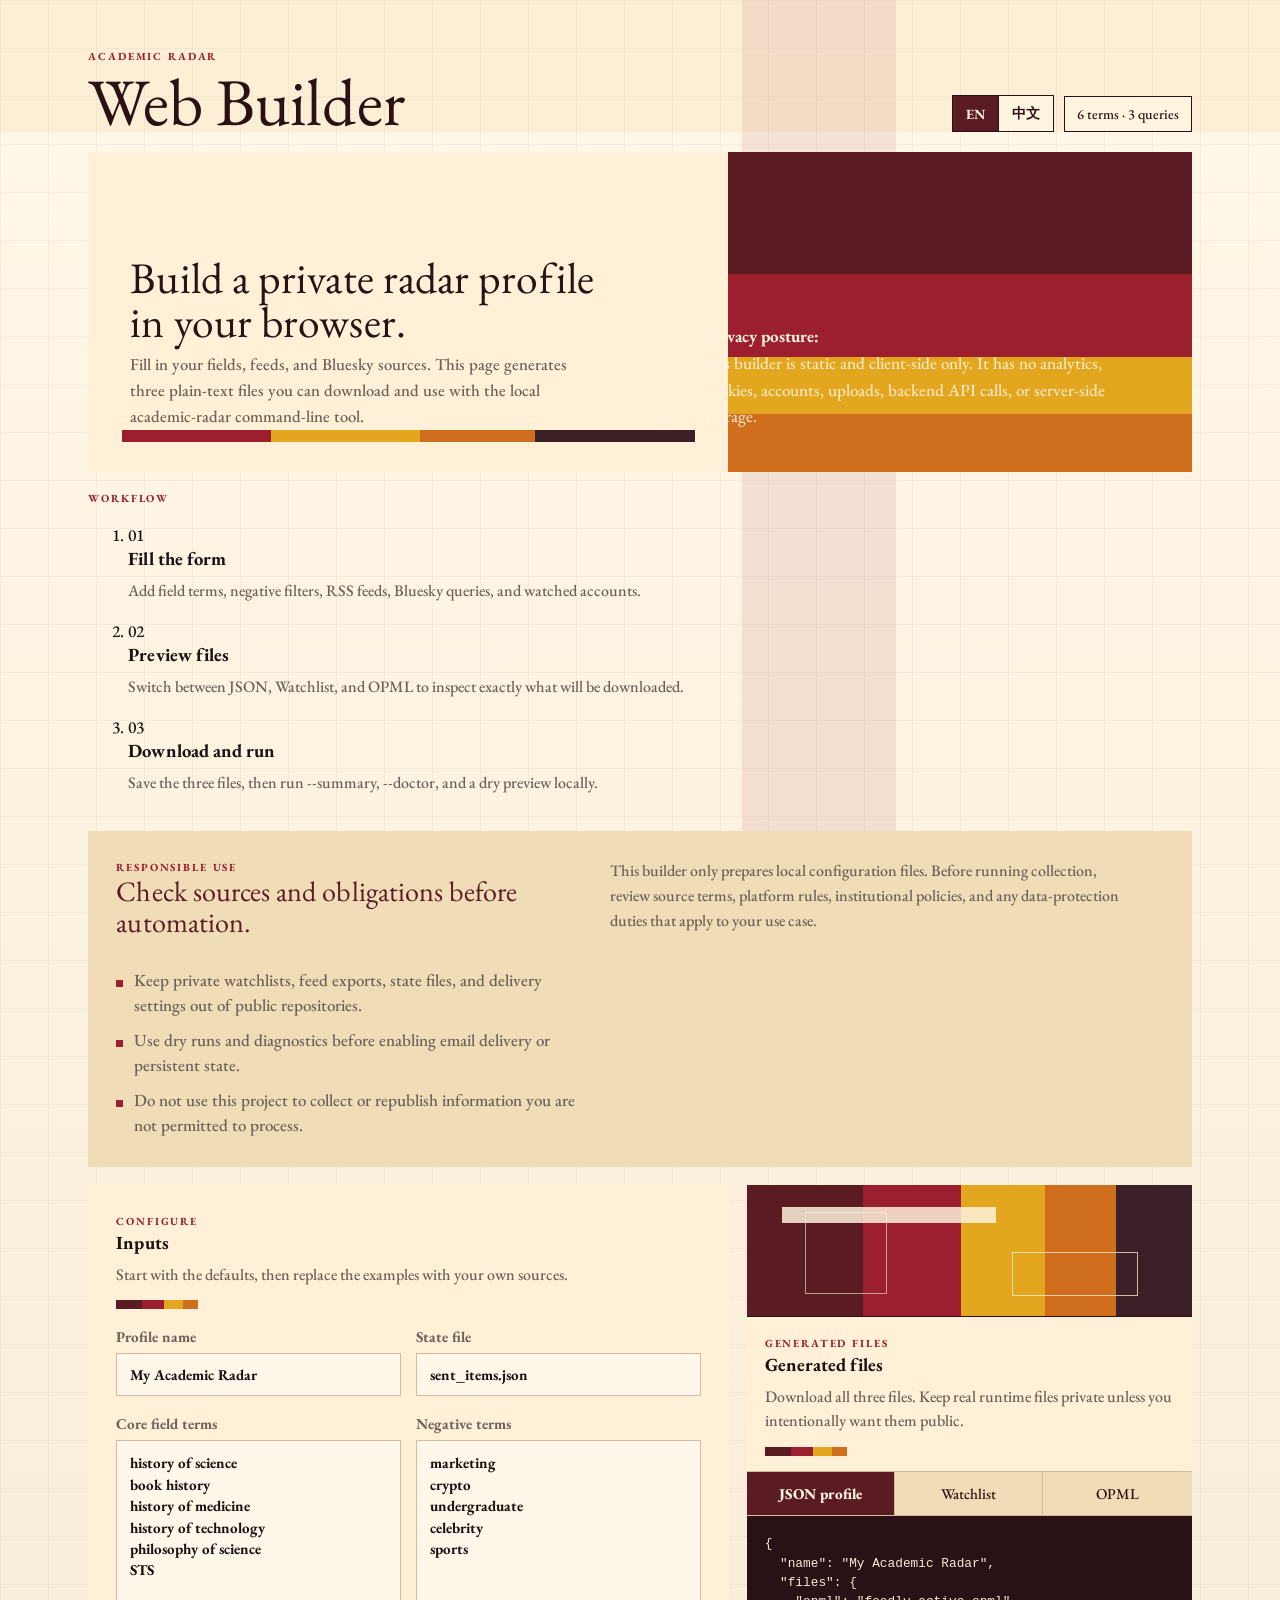
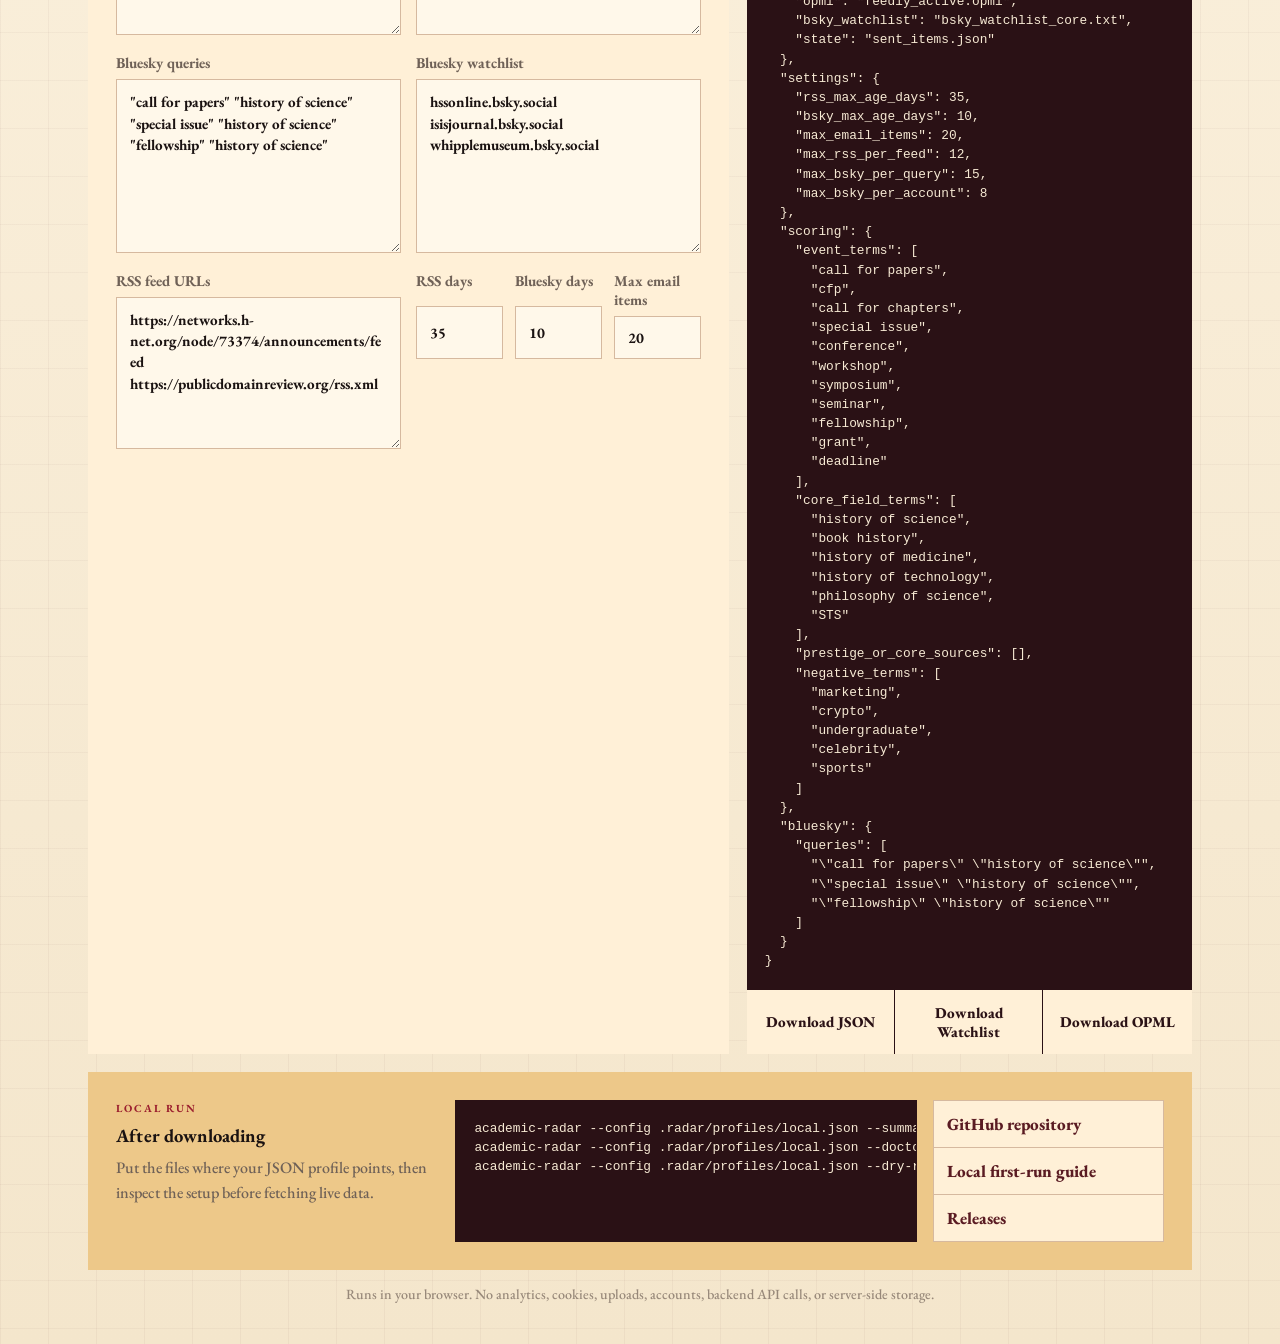
==== commit 235fecc6: "Reduce Pages module structure" ====
--- a/site/index.html
+++ b/site/index.html
@@ -27,8 +27,8 @@
           </div>
         </header>
 
-        <section class="hero panel" aria-label="What this builder does">
-          <div>
+        <section class="hero" aria-label="What this builder does">
+          <div class="hero-copy">
             <h2 data-i18n="hero.heading">Build a private radar profile in your browser.</h2>
             <p data-i18n="hero.body">
               Fill in your fields, feeds, and Bluesky sources. This page generates
@@ -45,15 +45,42 @@
           </div>
         </section>
 
-        <section class="compliance panel" aria-label="Responsible use notice">
+        <section class="process" aria-label="Beginner workflow">
+          <p class="kicker" data-i18n="process.kicker">Workflow</p>
+          <ol>
+            <li>
+              <span>01</span>
+              <div>
+                <h2 data-i18n="step1.heading">Fill the form</h2>
+                <p data-i18n="step1.body">Add field terms, negative filters, RSS feeds, Bluesky queries, and watched accounts.</p>
+              </div>
+            </li>
+            <li>
+              <span>02</span>
+              <div>
+                <h2 data-i18n="step2.heading">Preview files</h2>
+                <p data-i18n="step2.body">Switch between JSON, Watchlist, and OPML to inspect exactly what will be downloaded.</p>
+              </div>
+            </li>
+            <li>
+              <span>03</span>
+              <div>
+                <h2 data-i18n="step3.heading">Download and run</h2>
+                <p data-i18n="step3.body">Save the three files, then run --summary, --doctor, and a dry preview locally.</p>
+              </div>
+            </li>
+          </ol>
+        </section>
+
+        <section class="compliance" aria-label="Responsible use notice">
           <div>
             <p class="kicker" data-i18n="compliance.kicker">Responsible use</p>
             <h2 data-i18n="compliance.heading">Check sources and obligations before automation.</h2>
-            <p data-i18n="compliance.body">
-              This builder only prepares local configuration files. Before running collection, review source terms,
-              platform rules, institutional policies, and any data-protection duties that apply to your use case.
-            </p>
-          </div>
+          </div>
+          <p data-i18n="compliance.body">
+            This builder only prepares local configuration files. Before running collection, review source terms,
+            platform rules, institutional policies, and any data-protection duties that apply to your use case.
+          </p>
           <ul>
             <li data-i18n="compliance.item1">Keep private watchlists, feed exports, state files, and delivery settings out of public repositories.</li>
             <li data-i18n="compliance.item2">Use dry runs and diagnostics before enabling email delivery or persistent state.</li>
@@ -61,28 +88,11 @@
           </ul>
         </section>
 
-        <section class="steps" aria-label="Beginner workflow">
-          <article class="step-card">
-            <span>1</span>
-            <h2 data-i18n="step1.heading">Fill the form</h2>
-            <p data-i18n="step1.body">Add field terms, negative filters, RSS feeds, Bluesky queries, and watched accounts.</p>
-          </article>
-          <article class="step-card">
-            <span>2</span>
-            <h2 data-i18n="step2.heading">Preview files</h2>
-            <p data-i18n="step2.body">Switch between JSON, Watchlist, and OPML to inspect exactly what will be downloaded.</p>
-          </article>
-          <article class="step-card">
-            <span>3</span>
-            <h2 data-i18n="step3.heading">Download and run</h2>
-            <p data-i18n="step3.body">Save the three files, then run --summary, --doctor, and a dry preview locally.</p>
-          </article>
-        </section>
-
         <div class="grid">
-          <section class="panel builder" aria-label="Builder inputs">
+          <section class="builder" aria-label="Builder inputs">
             <div class="section-heading">
-              <h2 data-i18n="inputs.heading">Inputs</h2>
+              <p class="kicker" data-i18n="inputs.kicker">Configure</p>
+              <h2 data-i18n="inputs.heading">Build Profile</h2>
               <p data-i18n="inputs.body">Start with the defaults, then replace the examples with your own sources.</p>
             </div>
 
@@ -155,13 +165,14 @@
             </div>
           </section>
 
-          <aside class="panel output" aria-label="Generated files">
+          <aside class="output" aria-label="Generated files">
             <div class="radar-art" aria-hidden="true">
               <span></span>
             </div>
 
             <div class="output-intro">
-              <h2 data-i18n="output.heading">Generated files</h2>
+              <p class="kicker" data-i18n="output.kicker">Generated files</p>
+              <h2 data-i18n="output.heading">Review Files</h2>
               <p data-i18n="output.body">Download all three files. Keep real runtime files private unless you intentionally want them public.</p>
             </div>
 
@@ -181,9 +192,10 @@
           </aside>
         </div>
 
-        <section class="next panel" aria-label="After download">
+        <section class="next" aria-label="After download">
           <div>
-            <h2 data-i18n="after.heading">After downloading</h2>
+            <p class="kicker" data-i18n="after.kicker">Local run</p>
+            <h2 data-i18n="after.heading">Run Locally</h2>
             <p data-i18n="after.body">Put the files where your JSON profile points, then inspect the setup before fetching live data.</p>
           </div>
           <pre>academic-radar --config .radar/profiles/local.json --summary
--- a/site/styles.css
+++ b/site/styles.css
@@ -2,16 +2,24 @@
 
 :root {
   color-scheme: light;
-  --ink: #18221d;
-  --muted: #66736b;
-  --line: #d8d1c4;
-  --paper: #f8f3ea;
-  --panel: #fffdf8;
-  --green: #1d6d59;
-  --blue: #245e9c;
-  --gold: #ad7425;
-  --rose: #9a4b58;
-  --shadow: 0 18px 50px rgba(62, 45, 27, 0.11);
+  --ink: #1a1211;
+  --muted: #6f6157;
+  --soft: #978879;
+  --line: #d6b99f;
+  --hairline: rgba(90, 43, 35, 0.16);
+  --paper: #f4e6cc;
+  --paper-pale: #fff4df;
+  --panel: #fff0d7;
+  --panel-cool: #f0dfc5;
+  --field: #fff8ea;
+  --rubin-red: #9b1f2e;
+  --rubin-red-dark: #5a1b22;
+  --saffron: #e2a61f;
+  --marigold: #cf6f1d;
+  --lacquer: #2a1115;
+  --plum: #3b2028;
+  --smoke: #3b332f;
+  --lapis: #1f4f64;
   --font-title: "IM Fell English", "EB Garamond", Georgia, "Times New Roman", "Songti SC", "Noto Serif CJK SC", serif;
   --font-body: "EB Garamond", "Songti SC", "Noto Serif CJK SC", "SimSun", Georgia, serif;
   --font-mono: ui-monospace, SFMono-Regular, Menlo, Consolas, monospace;
@@ -19,19 +27,35 @@
 
 * {
   box-sizing: border-box;
+}
+
+html {
+  scroll-behavior: smooth;
 }
 
 body {
   margin: 0;
   min-height: 100vh;
   background:
-    radial-gradient(circle at top left, rgba(173, 116, 37, 0.14), transparent 30%),
-    linear-gradient(120deg, rgba(36, 94, 156, 0.08), transparent 34%),
-    linear-gradient(230deg, rgba(173, 116, 37, 0.12), transparent 42%),
-    var(--paper);
+    linear-gradient(90deg, rgba(90, 27, 34, 0.045) 0 1px, transparent 1px 100%),
+    linear-gradient(180deg, rgba(90, 27, 34, 0.04) 0 1px, transparent 1px 100%),
+    linear-gradient(180deg, #fff7e8 0%, var(--paper) 100%);
+  background-size: 48px 48px, 48px 48px, auto;
   color: var(--ink);
   font-family: var(--font-body);
+  font-size: 17px;
   font-weight: 500;
+}
+
+body::before {
+  content: "";
+  position: fixed;
+  inset: 0;
+  pointer-events: none;
+  background:
+    linear-gradient(90deg, transparent 0 58%, rgba(155, 31, 46, 0.13) 58% 70%, transparent 70% 100%),
+    linear-gradient(180deg, rgba(226, 166, 31, 0.12) 0 132px, transparent 132px 100%);
+  opacity: 0.72;
 }
 
 button,
@@ -40,27 +64,39 @@
   font: inherit;
 }
 
+button {
+  transition:
+    transform 140ms ease,
+    background 140ms ease,
+    color 140ms ease,
+    border-color 140ms ease;
+}
+
+button:hover {
+  transform: translateY(-1px);
+}
+
 code {
-  border: 1px solid rgba(216, 209, 196, 0.8);
-  border-radius: 5px;
-  background: rgba(255, 253, 248, 0.78);
-  padding: 1px 5px;
-  color: var(--green);
+  border: 1px solid var(--line);
+  background: rgba(255, 244, 223, 0.74);
+  padding: 1px 6px;
+  color: var(--rubin-red-dark);
   font-family: var(--font-mono);
-  font-size: 0.92em;
+  font-size: 0.88em;
 }
 
 .shell {
-  width: min(1260px, 100%);
+  width: min(1180px, 100%);
   margin: 0 auto;
-  padding: 28px;
+  padding: clamp(18px, 3vw, 40px);
 }
 
 .workspace {
   min-height: calc(100vh - 56px);
   display: flex;
   flex-direction: column;
-  gap: 20px;
+  gap: 18px;
+  position: relative;
 }
 
 .topbar {
@@ -68,7 +104,7 @@
   align-items: flex-end;
   justify-content: space-between;
   gap: 18px;
-  padding: 4px 2px 0;
+  padding: 10px 0 2px;
 }
 
 .topbar-actions {
@@ -82,18 +118,18 @@
 .language-switch {
   display: inline-flex;
   overflow: hidden;
-  border: 1px solid var(--line);
-  border-radius: 999px;
-  background: rgba(255, 253, 248, 0.92);
+  border: 1px solid var(--lacquer);
+  background: var(--paper-pale);
 }
 
 .lang-button {
   border: 0;
-  border-right: 1px solid var(--line);
+  border-right: 1px solid var(--lacquer);
   background: transparent;
-  color: var(--muted);
-  padding: 9px 12px;
+  color: var(--lacquer);
+  padding: 8px 13px;
   cursor: pointer;
+  font-size: 0.88rem;
   font-weight: 700;
 }
 
@@ -102,27 +138,29 @@
 }
 
 .lang-button.active {
-  background: var(--green);
-  color: #fff;
-}
-
-.eyebrow {
-  margin: 0 0 4px;
-  color: var(--green);
+  background: var(--rubin-red-dark);
+  color: var(--paper-pale);
+}
+
+.eyebrow,
+.kicker {
+  margin: 0 0 7px;
+  color: var(--rubin-red);
   font-family: var(--font-body);
   font-weight: 700;
   text-transform: uppercase;
-  letter-spacing: 0.14em;
-  font-size: 0.78rem;
+  letter-spacing: 0.17em;
+  font-size: 0.68rem;
 }
 
 h1 {
   margin: 0;
   font-family: var(--font-title);
   font-weight: 400;
-  font-size: clamp(2.7rem, 7vw, 6.2rem);
-  line-height: 0.88;
-  letter-spacing: 0.01em;
+  font-size: clamp(2.8rem, 5.2vw, 5.15rem);
+  line-height: 0.9;
+  letter-spacing: 0.002em;
+  color: var(--lacquer);
 }
 
 h2,
@@ -133,88 +171,196 @@
 h2 {
   margin-bottom: 8px;
   font-family: var(--font-body);
+  font-size: 1.16rem;
   font-weight: 700;
-  letter-spacing: 0.01em;
+  letter-spacing: 0.002em;
 }
 
 p {
   color: var(--muted);
-  line-height: 1.58;
-  font-size: 1.02rem;
+  line-height: 1.56;
+  font-size: 1rem;
 }
 
 .status {
-  border: 1px solid var(--line);
-  background: rgba(255, 253, 248, 0.92);
-  color: var(--muted);
-  padding: 9px 12px;
-  border-radius: 999px;
+  border: 1px solid var(--lacquer);
+  background: var(--paper-pale);
+  color: var(--lacquer);
+  padding: 8px 12px;
   white-space: nowrap;
+  font-size: 0.88rem;
 }
 
 .panel {
   border: 1px solid var(--line);
-  background: rgba(255, 253, 248, 0.9);
-  box-shadow: var(--shadow);
-  border-radius: 10px;
+  background: var(--panel);
 }
 
 .hero {
-  display: grid;
-  grid-template-columns: minmax(0, 1.2fr) minmax(280px, 0.8fr);
-  gap: 18px;
-  padding: 22px;
-  align-items: center;
+  position: relative;
+  display: grid;
+  grid-template-columns: minmax(0, 1.04fr) minmax(300px, 0.96fr);
+  min-height: 320px;
+  overflow: hidden;
+  border-color: var(--lacquer);
+  background: var(--panel);
+}
+
+.hero::before {
+  content: "";
+  position: absolute;
+  inset: 0 0 0 auto;
+  width: 42%;
+  background:
+    linear-gradient(180deg, var(--rubin-red-dark) 0 38%, var(--rubin-red) 38% 64%, var(--saffron) 64% 82%, var(--marigold) 82% 100%);
+}
+
+.hero::after {
+  content: "";
+  position: absolute;
+  left: clamp(20px, 3vw, 34px);
+  right: 45%;
+  bottom: clamp(18px, 3vw, 30px);
+  height: 12px;
+  background: linear-gradient(90deg, var(--rubin-red) 0 26%, var(--saffron) 26% 52%, var(--marigold) 52% 72%, var(--plum) 72% 100%);
+}
+
+.hero > div:first-child {
+  position: relative;
+  padding: clamp(24px, 4vw, 42px);
+  align-self: end;
 }
 
 .hero h2 {
   font-family: var(--font-title);
   font-weight: 400;
-  font-size: clamp(1.7rem, 3.4vw, 2.8rem);
+  font-size: clamp(1.9rem, 3.4vw, 3rem);
   line-height: 1.02;
+  max-width: 11em;
+  color: var(--lacquer);
 }
 
 .hero p {
   margin-bottom: 0;
+  max-width: 58ch;
+  font-size: 1.04rem;
 }
 
 .hero-note {
-  border-left: 4px double var(--green);
-  background: rgba(29, 109, 89, 0.075);
+  position: relative;
+  align-self: stretch;
+  display: flex;
+  flex-direction: column;
+  justify-content: flex-end;
+  border-left: 1px solid rgba(255, 244, 223, 0.32);
+  background: transparent;
+  color: rgba(255, 244, 223, 0.84);
+  padding: clamp(24px, 4vw, 42px);
+  line-height: 1.58;
+}
+
+.hero-note strong {
+  color: var(--paper-pale);
+}
+
+.compliance {
+  display: grid;
+  grid-template-columns: minmax(0, 0.92fr) minmax(320px, 1.08fr);
+  gap: 22px;
+  padding: clamp(20px, 2.6vw, 28px);
+  background: #f0dcb7;
+  border-color: var(--line);
+}
+
+.compliance h2 {
+  font-family: var(--font-title);
+  font-weight: 400;
+  font-size: clamp(1.32rem, 2.2vw, 1.9rem);
+  line-height: 1.1;
+  color: var(--rubin-red-dark);
+}
+
+.compliance p {
+  margin-bottom: 0;
+  max-width: 64ch;
+}
+
+.compliance ul {
+  margin: 0;
+  padding: 0;
+  list-style: none;
   color: var(--muted);
-  padding: 16px 18px;
-  line-height: 1.58;
+  line-height: 1.5;
+}
+
+.compliance li {
+  position: relative;
+  padding-left: 18px;
+}
+
+.compliance li::before {
+  content: "";
+  position: absolute;
+  top: 0.72em;
+  left: 0;
+  width: 7px;
+  height: 7px;
+  background: var(--rubin-red);
+}
+
+.compliance li + li {
+  margin-top: 0.55rem;
 }
 
 .steps {
   display: grid;
   grid-template-columns: repeat(3, minmax(0, 1fr));
-  gap: 14px;
+  gap: 0;
+  border: 1px solid var(--line);
+  background: var(--panel);
 }
 
 .step-card {
-  border: 1px solid var(--line);
-  background: rgba(255, 253, 248, 0.78);
-  border-radius: 10px;
-  padding: 18px;
+  position: relative;
+  min-height: 170px;
+  border-right: 1px solid var(--line);
+  background: var(--panel);
+  padding: 20px;
+}
+
+.step-card:nth-child(2) {
+  background: #f2d49a;
+}
+
+.step-card:nth-child(3) {
+  background: #b94735;
+  border-right: 0;
+}
+
+.step-card:nth-child(3) h2,
+.step-card:nth-child(3) p,
+.step-card:nth-child(3) span {
+  color: var(--paper-pale);
+  border-color: var(--paper-pale);
 }
 
 .step-card span {
   display: inline-flex;
   align-items: center;
   justify-content: center;
-  width: 32px;
-  height: 32px;
-  margin-bottom: 12px;
-  border-radius: 50%;
-  background: var(--green);
-  color: #fff;
+  width: 31px;
+  height: 31px;
+  margin-bottom: 14px;
+  border: 1px solid var(--lacquer);
+  background: transparent;
+  color: var(--lacquer);
+  font-size: 0.9rem;
   font-weight: 800;
 }
 
 .step-card h2 {
   margin-bottom: 6px;
-  font-size: 1.08rem;
+  font-size: 1.04rem;
 }
 
 .step-card p {
@@ -224,7 +370,7 @@
 
 .grid {
   display: grid;
-  grid-template-columns: minmax(0, 1.35fr) minmax(360px, 0.65fr);
+  grid-template-columns: minmax(0, 1.18fr) minmax(390px, 0.82fr);
   gap: 18px;
   flex: 1;
   align-items: stretch;
@@ -234,7 +380,23 @@
   display: flex;
   flex-direction: column;
   gap: 18px;
-  padding: 20px;
+  padding: clamp(20px, 2.4vw, 28px);
+  background: var(--panel);
+}
+
+.section-heading,
+.output-intro {
+  position: relative;
+}
+
+.section-heading::after,
+.output-intro::after {
+  content: "";
+  display: block;
+  width: 82px;
+  height: 9px;
+  margin-top: 13px;
+  background: linear-gradient(90deg, var(--rubin-red-dark) 0 32%, var(--rubin-red) 32% 58%, var(--saffron) 58% 82%, var(--marigold) 82% 100%);
 }
 
 .section-heading p,
@@ -244,7 +406,7 @@
 
 .field {
   display: grid;
-  gap: 14px;
+  gap: 15px;
 }
 
 .field.two {
@@ -255,19 +417,23 @@
   display: grid;
   gap: 7px;
   color: var(--muted);
+  font-size: 0.94rem;
   font-weight: 700;
-  font-size: 0.94rem;
 }
 
 input,
 textarea {
   width: 100%;
   border: 1px solid var(--line);
-  background: #fffefa;
+  background: var(--field);
   color: var(--ink);
-  border-radius: 7px;
-  padding: 11px 12px;
+  padding: 11px 13px;
   outline: none;
+  box-shadow: none;
+  transition:
+    border-color 140ms ease,
+    background 140ms ease,
+    outline-color 140ms ease;
 }
 
 textarea {
@@ -276,10 +442,17 @@
   line-height: 1.42;
 }
 
+input:hover,
+textarea:hover {
+  border-color: var(--rubin-red);
+}
+
 input:focus,
 textarea:focus {
-  border-color: var(--blue);
-  box-shadow: 0 0 0 3px rgba(36, 94, 156, 0.14);
+  border-color: var(--rubin-red-dark);
+  background: #fffef9;
+  outline: 2px solid rgba(155, 31, 46, 0.22);
+  outline-offset: 1px;
 }
 
 .numbers {
@@ -292,49 +465,52 @@
 .output {
   display: grid;
   grid-template-rows: auto auto auto 1fr auto;
-  min-height: 720px;
+  min-height: 710px;
   overflow: hidden;
+  background: var(--panel);
+  border-color: var(--lacquer);
 }
 
 .radar-art {
-  height: 140px;
+  height: 132px;
   position: relative;
   overflow: hidden;
-  border-bottom: 1px solid var(--line);
+  border-bottom: 1px solid var(--lacquer);
   background:
-    radial-gradient(circle at 50% 80%, rgba(29, 109, 89, 0.18), transparent 36%),
-    linear-gradient(135deg, rgba(36, 94, 156, 0.12), rgba(173, 116, 37, 0.16));
-}
-
-.radar-art::before,
-.radar-art::after,
-.radar-art span {
+    linear-gradient(90deg, var(--rubin-red-dark) 0 26%, var(--rubin-red) 26% 48%, var(--saffron) 48% 67%, var(--marigold) 67% 83%, var(--plum) 83% 100%);
+}
+
+.radar-art::before {
   content: "";
   position: absolute;
-  left: 50%;
-  bottom: -78px;
-  transform: translateX(-50%);
-  border: 1px solid rgba(29, 109, 89, 0.26);
-  border-radius: 50%;
-}
-
-.radar-art::before {
-  width: 300px;
-  height: 300px;
+  left: 8%;
+  top: 22px;
+  width: 48%;
+  height: 16px;
+  background: rgba(255, 244, 223, 0.84);
 }
 
 .radar-art::after {
-  width: 210px;
-  height: 210px;
+  content: "";
+  position: absolute;
+  right: 12%;
+  bottom: 20px;
+  width: 28%;
+  height: 42px;
+  border: 1px solid rgba(255, 244, 223, 0.72);
 }
 
 .radar-art span {
-  width: 120px;
-  height: 120px;
+  position: absolute;
+  left: 13%;
+  bottom: 22px;
+  width: 82px;
+  height: 82px;
+  border: 1px solid rgba(255, 244, 223, 0.58);
 }
 
 .output-intro {
-  padding: 15px 17px;
+  padding: 18px 18px 15px;
   border-bottom: 1px solid var(--line);
 }
 
@@ -342,15 +518,17 @@
   display: grid;
   grid-template-columns: repeat(3, 1fr);
   border-bottom: 1px solid var(--line);
+  background: #f0dcb7;
 }
 
 .tab {
   border: 0;
   border-right: 1px solid var(--line);
-  background: #f7f2e8;
-  color: var(--muted);
+  background: transparent;
+  color: var(--lacquer);
   padding: 12px 10px;
   cursor: pointer;
+  font-size: 0.94rem;
 }
 
 .tab:last-child {
@@ -358,85 +536,97 @@
 }
 
 .tab.active {
-  background: #fffefa;
-  color: var(--green);
+  background: var(--rubin-red-dark);
+  color: var(--paper-pale);
   font-weight: 800;
 }
 
 pre {
   margin: 0;
-  padding: 16px;
+  padding: 18px;
   overflow: auto;
-  background: #111917;
-  color: #dce9e4;
-  font: 0.82rem/1.45 var(--font-mono);
+  background: var(--lacquer);
+  color: #f7ead4;
+  font: 0.8rem/1.5 var(--font-mono);
 }
 
 .actions {
   display: grid;
   grid-template-columns: repeat(3, 1fr);
-  gap: 10px;
-  padding: 12px;
-  border-top: 1px solid var(--line);
+  gap: 0;
+  border-top: 1px solid var(--lacquer);
+  background: var(--panel);
 }
 
 .actions button {
   border: 0;
-  background: var(--green);
-  color: #fff;
-  border-radius: 7px;
-  padding: 11px 10px;
+  border-right: 1px solid var(--lacquer);
+  background: var(--panel);
+  color: var(--lacquer);
+  padding: 13px 10px;
   cursor: pointer;
+  font-size: 0.94rem;
   font-weight: 800;
 }
 
-.actions button:nth-child(2) {
-  background: var(--blue);
-}
-
-.actions button:nth-child(3) {
-  background: var(--gold);
+.actions button:last-child {
+  border-right: 0;
+}
+
+.actions button:hover {
+  background: var(--rubin-red-dark);
+  color: var(--paper-pale);
 }
 
 .next {
   display: grid;
   grid-template-columns: minmax(240px, 0.7fr) minmax(360px, 1fr) minmax(220px, 0.5fr);
   gap: 16px;
-  padding: 20px;
+  padding: clamp(20px, 2.4vw, 28px);
   align-items: stretch;
+  background: #edc889;
 }
 
 .next pre {
-  border-radius: 7px;
   min-height: 100%;
+  border: 1px solid var(--lacquer);
 }
 
 .quick-links {
   display: grid;
-  gap: 8px;
+  gap: 0;
   align-content: start;
+  border: 1px solid var(--line);
 }
 
 .quick-links a {
-  border: 1px solid var(--line);
-  border-radius: 7px;
-  background: #fffefa;
-  color: var(--blue);
-  padding: 10px 12px;
+  border-bottom: 1px solid var(--line);
+  background: var(--panel);
+  color: var(--rubin-red-dark);
+  padding: 12px 13px;
   text-decoration: none;
   font-weight: 800;
+  transition:
+    transform 140ms ease,
+    background 140ms ease,
+    color 140ms ease;
+}
+
+.quick-links a:last-child {
+  border-bottom: 0;
 }
 
 .quick-links a:hover,
 .quick-links a:focus {
-  border-color: var(--blue);
+  background: var(--rubin-red-dark);
+  color: var(--paper-pale);
   outline: none;
 }
 
 .privacy-note {
-  margin: 12px 0 0;
-  color: var(--muted);
-  font-size: 0.9rem;
+  margin: 14px 0 0;
+  color: var(--soft);
+  font-size: 0.88rem;
   text-align: center;
 }
 
@@ -445,7 +635,8 @@
 }
 
 .lang-zh h1,
-.lang-zh .hero h2 {
+.lang-zh .hero h2,
+.lang-zh .compliance h2 {
   font-family: "Songti SC", "Noto Serif CJK SC", "SimSun", serif;
   font-weight: 600;
   letter-spacing: 0.02em;
@@ -453,12 +644,17 @@
 
 .lang-zh p,
 .lang-zh .hero-note,
+.lang-zh .compliance,
 .lang-zh label,
 .lang-zh button {
-  line-height: 1.72;
+  line-height: 1.7;
 }
 
 @media (max-width: 920px) {
+  body {
+    font-size: 16px;
+  }
+
   .shell {
     padding: 14px;
   }
@@ -473,6 +669,7 @@
   }
 
   .hero,
+  .compliance,
   .grid,
   .field.two,
   .steps,
@@ -480,6 +677,39 @@
     grid-template-columns: 1fr;
   }
 
+  .hero {
+    min-height: auto;
+  }
+
+  .hero::before {
+    inset: auto 0 0 0;
+    width: 100%;
+    height: 96px;
+    background: linear-gradient(90deg, var(--rubin-red-dark) 0 35%, var(--rubin-red) 35% 66%, var(--saffron) 66% 84%, var(--marigold) 84% 100%);
+  }
+
+  .hero::after {
+    right: clamp(20px, 3vw, 34px);
+    bottom: 118px;
+  }
+
+  .hero-note {
+    min-height: 96px;
+    border-left: 0;
+    border-top: 1px solid rgba(255, 244, 223, 0.3);
+  }
+
+  .step-card,
+  .step-card:nth-child(2),
+  .step-card:nth-child(3) {
+    border-right: 0;
+    border-bottom: 1px solid var(--line);
+  }
+
+  .step-card:nth-child(3) {
+    border-bottom: 0;
+  }
+
   .output {
     min-height: 620px;
   }
@@ -488,4 +718,13 @@
   .actions {
     grid-template-columns: 1fr;
   }
-}
+
+  .actions button {
+    border-right: 0;
+    border-bottom: 1px solid var(--lacquer);
+  }
+
+  .actions button:last-child {
+    border-bottom: 0;
+  }
+}
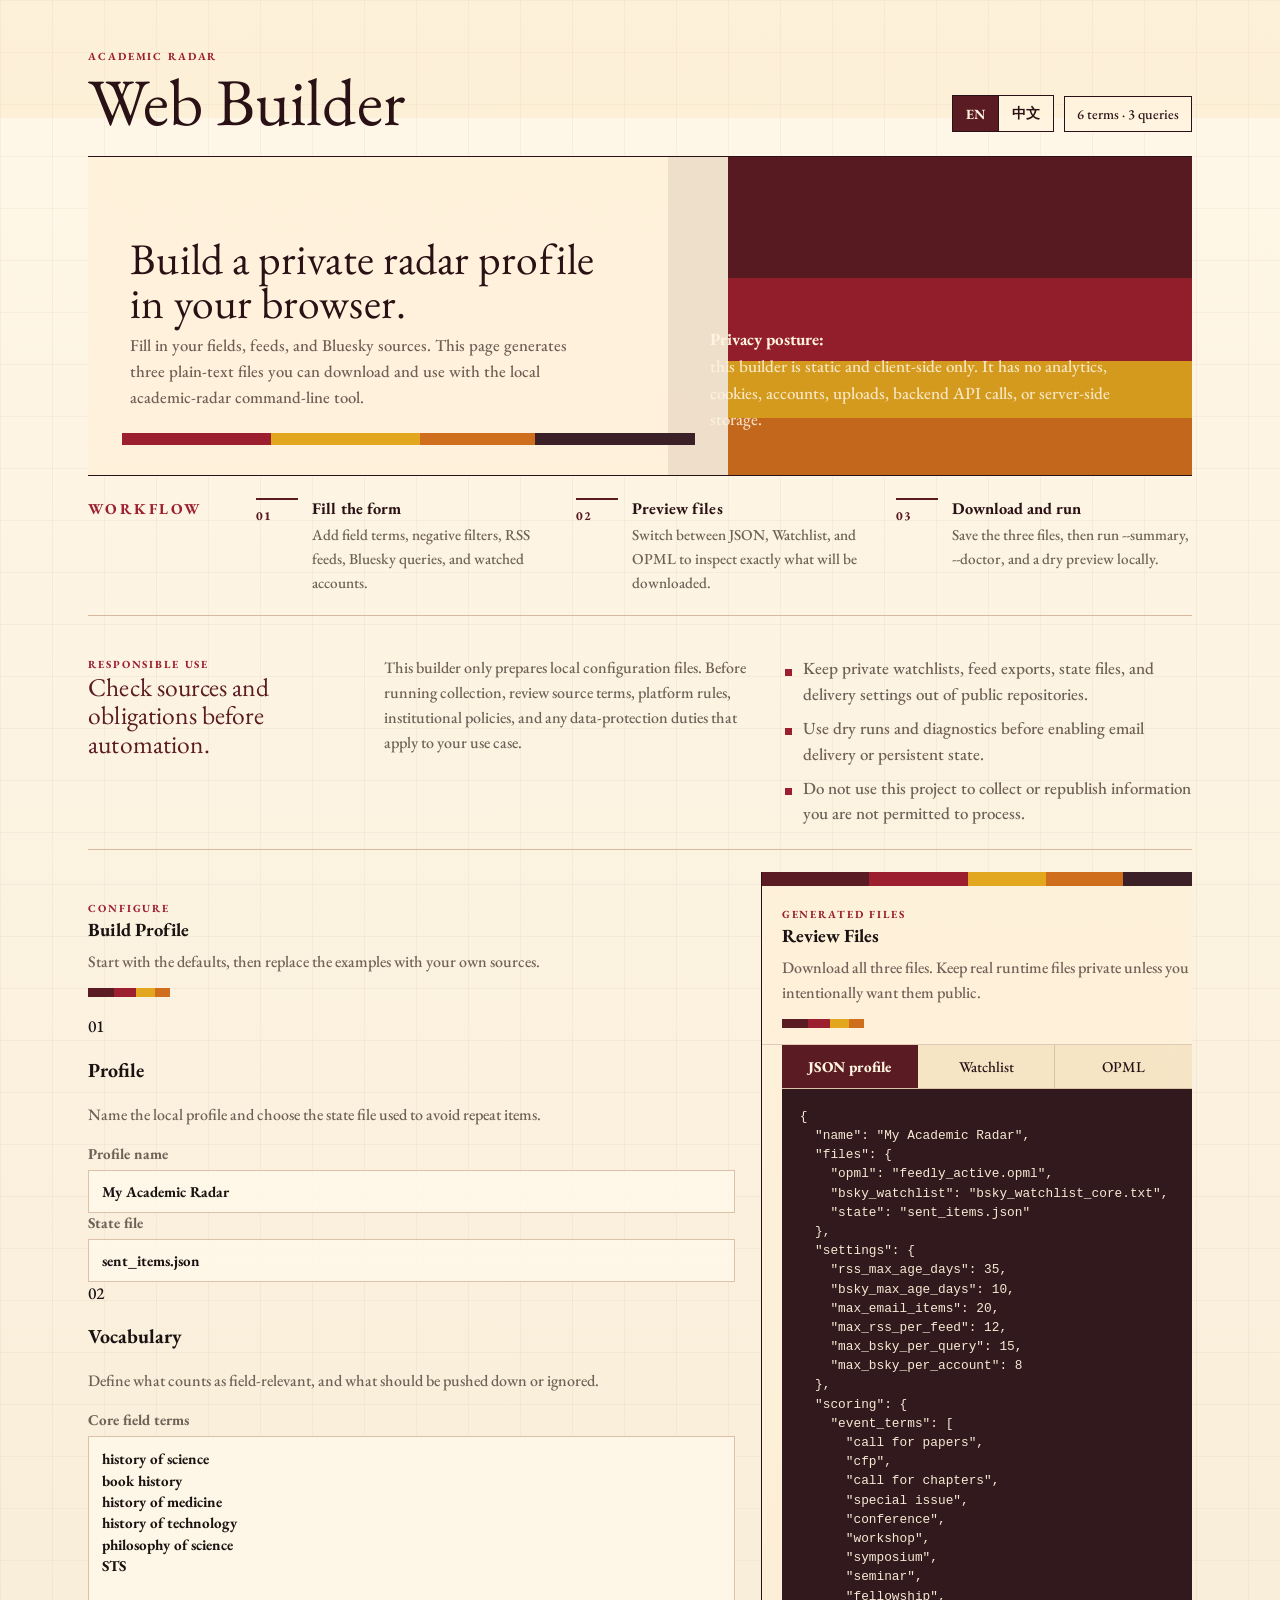
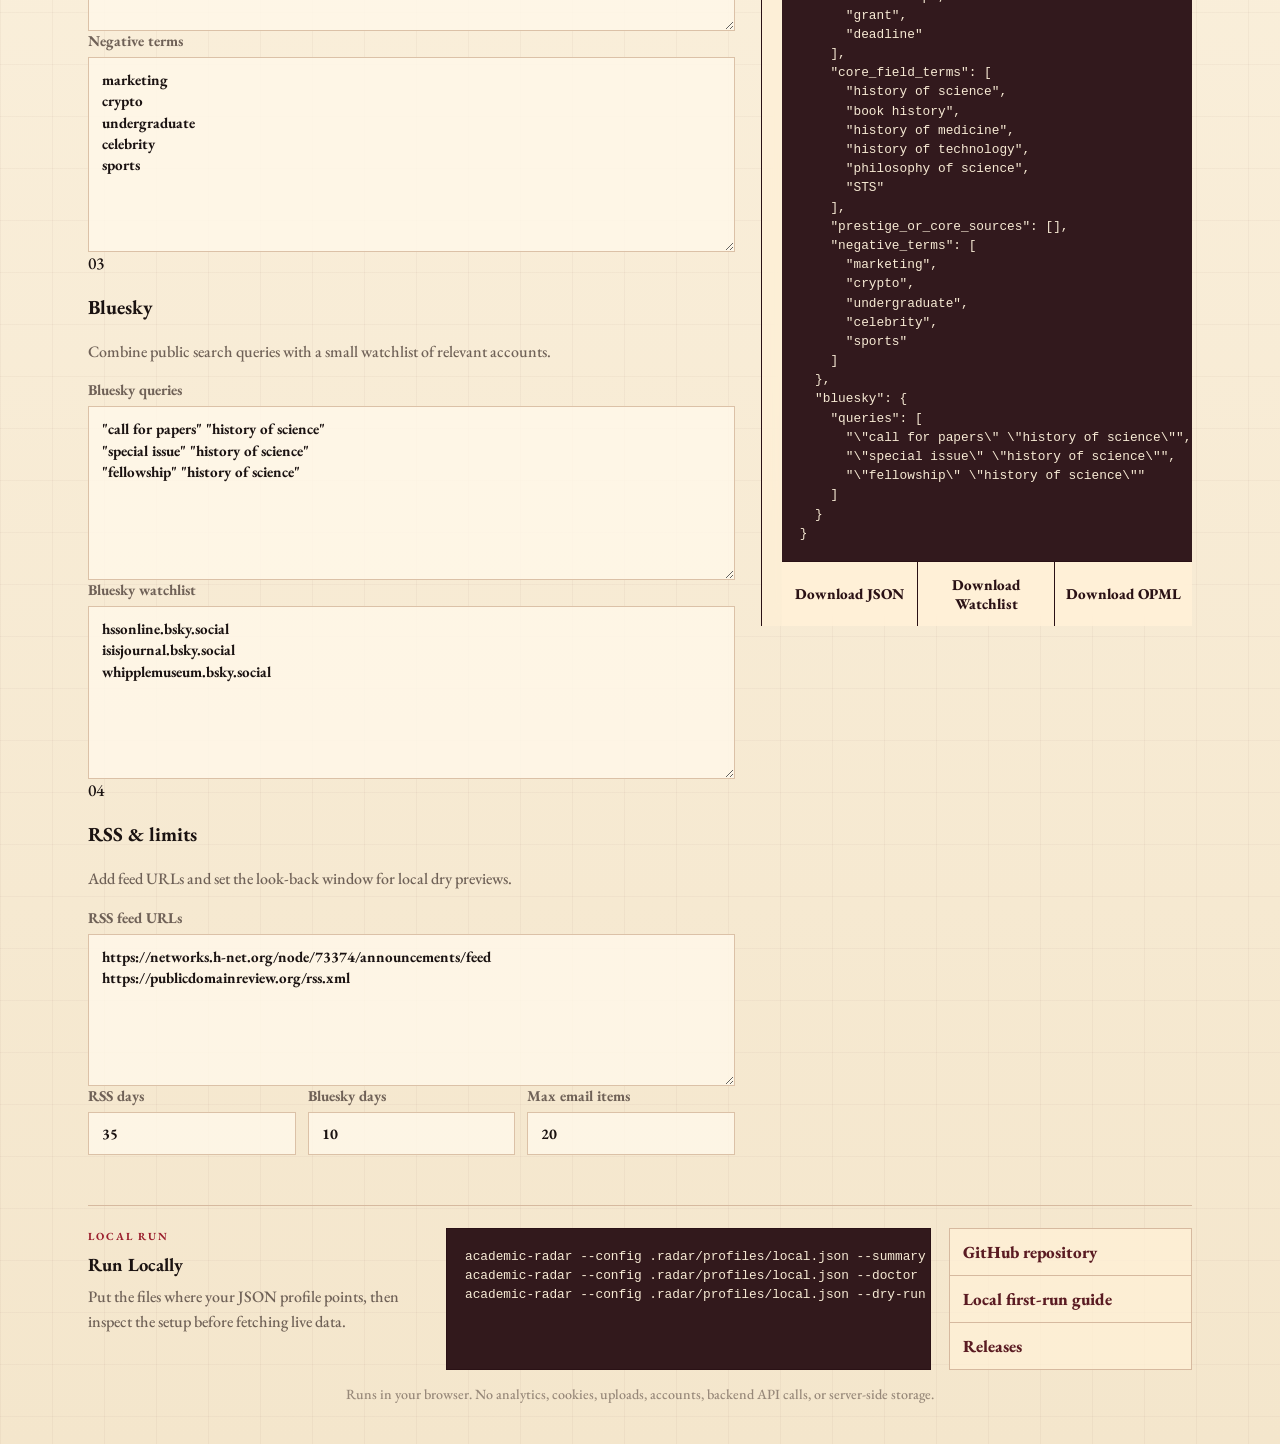
==== commit 0644da15: "Restructure builder as sectional editor" ====
--- a/site/index.html
+++ b/site/index.html
@@ -96,72 +96,102 @@
               <p data-i18n="inputs.body">Start with the defaults, then replace the examples with your own sources.</p>
             </div>
 
-            <div class="field two">
-              <label>
-                <span data-i18n="label.profileName">Profile name</span>
-                <input id="profileName" value="My Academic Radar" />
-              </label>
-              <label>
-                <span data-i18n="label.stateFile">State file</span>
-                <input id="stateFile" value="sent_items.json" />
-              </label>
-            </div>
-
-            <div class="field two">
-              <label>
-                <span data-i18n="label.coreTerms">Core field terms</span>
-                <textarea id="coreTerms" rows="8">history of science
+            <div class="config-list">
+              <article class="config-row">
+                <div class="config-meta">
+                  <span>01</span>
+                  <h3 data-i18n="group.profile.heading">Profile</h3>
+                  <p data-i18n="group.profile.body">Name the local profile and choose the state file used to avoid repeat items.</p>
+                </div>
+                <div class="config-controls two">
+                  <label>
+                    <span data-i18n="label.profileName">Profile name</span>
+                    <input id="profileName" value="My Academic Radar" />
+                  </label>
+                  <label>
+                    <span data-i18n="label.stateFile">State file</span>
+                    <input id="stateFile" value="sent_items.json" />
+                  </label>
+                </div>
+              </article>
+
+              <article class="config-row">
+                <div class="config-meta">
+                  <span>02</span>
+                  <h3 data-i18n="group.vocabulary.heading">Vocabulary</h3>
+                  <p data-i18n="group.vocabulary.body">Define what counts as field-relevant, and what should be pushed down or ignored.</p>
+                </div>
+                <div class="config-controls two">
+                  <label>
+                    <span data-i18n="label.coreTerms">Core field terms</span>
+                    <textarea id="coreTerms" rows="8">history of science
 book history
 history of medicine
 history of technology
 philosophy of science
 STS</textarea>
-              </label>
-              <label>
-                <span data-i18n="label.negativeTerms">Negative terms</span>
-                <textarea id="negativeTerms" rows="8">marketing
+                  </label>
+                  <label>
+                    <span data-i18n="label.negativeTerms">Negative terms</span>
+                    <textarea id="negativeTerms" rows="8">marketing
 crypto
 undergraduate
 celebrity
 sports</textarea>
-              </label>
-            </div>
-
-            <div class="field two">
-              <label>
-                <span data-i18n="label.bskyQueries">Bluesky queries</span>
-                <textarea id="bskyQueries" rows="7">"call for papers" "history of science"
+                  </label>
+                </div>
+              </article>
+
+              <article class="config-row">
+                <div class="config-meta">
+                  <span>03</span>
+                  <h3 data-i18n="group.bsky.heading">Bluesky</h3>
+                  <p data-i18n="group.bsky.body">Combine public search queries with a small watchlist of relevant accounts.</p>
+                </div>
+                <div class="config-controls two">
+                  <label>
+                    <span data-i18n="label.bskyQueries">Bluesky queries</span>
+                    <textarea id="bskyQueries" rows="7">"call for papers" "history of science"
 "special issue" "history of science"
 "fellowship" "history of science"</textarea>
-              </label>
-              <label>
-                <span data-i18n="label.watchlist">Bluesky watchlist</span>
-                <textarea id="watchlist" rows="7">hssonline.bsky.social
+                  </label>
+                  <label>
+                    <span data-i18n="label.watchlist">Bluesky watchlist</span>
+                    <textarea id="watchlist" rows="7">hssonline.bsky.social
 isisjournal.bsky.social
 whipplemuseum.bsky.social</textarea>
-              </label>
-            </div>
-
-            <div class="field two">
-              <label>
-                <span data-i18n="label.rssFeeds">RSS feed URLs</span>
-                <textarea id="rssFeeds" rows="6">https://networks.h-net.org/node/73374/announcements/feed
+                  </label>
+                </div>
+              </article>
+
+              <article class="config-row">
+                <div class="config-meta">
+                  <span>04</span>
+                  <h3 data-i18n="group.rss.heading">RSS &amp; limits</h3>
+                  <p data-i18n="group.rss.body">Add feed URLs and set the look-back window for local dry previews.</p>
+                </div>
+                <div class="config-controls rss-controls">
+                  <label>
+                    <span data-i18n="label.rssFeeds">RSS feed URLs</span>
+                    <textarea id="rssFeeds" rows="6">https://networks.h-net.org/node/73374/announcements/feed
 https://publicdomainreview.org/rss.xml</textarea>
-              </label>
-              <div class="numbers" aria-label="Limits">
-                <label>
-                  <span data-i18n="label.rssDays">RSS days</span>
-                  <input id="rssDays" type="number" min="1" max="365" value="35" />
-                </label>
-                <label>
-                  <span data-i18n="label.bskyDays">Bluesky days</span>
-                  <input id="bskyDays" type="number" min="1" max="90" value="10" />
-                </label>
-                <label>
-                  <span data-i18n="label.maxItems">Max email items</span>
-                  <input id="maxItems" type="number" min="1" max="100" value="20" />
-                </label>
-              </div>
+                  </label>
+                  <div class="numbers" aria-label="Limits">
+                    <label>
+                      <span data-i18n="label.rssDays">RSS days</span>
+                      <input id="rssDays" type="number" min="1" max="365" value="35" />
+                    </label>
+                    <label>
+                      <span data-i18n="label.bskyDays">Bluesky days</span>
+                      <input id="bskyDays" type="number" min="1" max="90" value="10" />
+                    </label>
+                    <label>
+                      <span data-i18n="label.maxItems">Max email items</span>
+                      <input id="maxItems" type="number" min="1" max="100" value="20" />
+                    </label>
+                  </div>
+                </div>
+              </article>
             </div>
           </section>
 
--- a/site/styles.css
+++ b/site/styles.css
@@ -10,8 +10,9 @@
   --paper: #f4e6cc;
   --paper-pale: #fff4df;
   --panel: #fff0d7;
+  --panel-translucent: rgba(255, 240, 215, 0.72);
   --panel-cool: #f0dfc5;
-  --field: #fff8ea;
+  --field: rgba(255, 248, 234, 0.82);
   --rubin-red: #9b1f2e;
   --rubin-red-dark: #5a1b22;
   --saffron: #e2a61f;
@@ -37,10 +38,10 @@
   margin: 0;
   min-height: 100vh;
   background:
-    linear-gradient(90deg, rgba(90, 27, 34, 0.045) 0 1px, transparent 1px 100%),
-    linear-gradient(180deg, rgba(90, 27, 34, 0.04) 0 1px, transparent 1px 100%),
+    linear-gradient(90deg, rgba(90, 27, 34, 0.038) 0 1px, transparent 1px 100%),
+    linear-gradient(180deg, rgba(90, 27, 34, 0.035) 0 1px, transparent 1px 100%),
     linear-gradient(180deg, #fff7e8 0%, var(--paper) 100%);
-  background-size: 48px 48px, 48px 48px, auto;
+  background-size: 52px 52px, 52px 52px, auto;
   color: var(--ink);
   font-family: var(--font-body);
   font-size: 17px;
@@ -52,10 +53,8 @@
   position: fixed;
   inset: 0;
   pointer-events: none;
-  background:
-    linear-gradient(90deg, transparent 0 58%, rgba(155, 31, 46, 0.13) 58% 70%, transparent 70% 100%),
-    linear-gradient(180deg, rgba(226, 166, 31, 0.12) 0 132px, transparent 132px 100%);
-  opacity: 0.72;
+  background: linear-gradient(180deg, rgba(226, 166, 31, 0.12) 0 118px, transparent 118px 100%);
+  opacity: 0.62;
 }
 
 button,
@@ -77,9 +76,9 @@
 }
 
 code {
-  border: 1px solid var(--line);
-  background: rgba(255, 244, 223, 0.74);
-  padding: 1px 6px;
+  border-bottom: 1px solid var(--line);
+  background: rgba(255, 244, 223, 0.54);
+  padding: 1px 4px;
   color: var(--rubin-red-dark);
   font-family: var(--font-mono);
   font-size: 0.88em;
@@ -95,7 +94,7 @@
   min-height: calc(100vh - 56px);
   display: flex;
   flex-direction: column;
-  gap: 18px;
+  gap: 22px;
   position: relative;
 }
 
@@ -119,7 +118,8 @@
   display: inline-flex;
   overflow: hidden;
   border: 1px solid var(--lacquer);
-  background: var(--paper-pale);
+  background: rgba(255, 244, 223, 0.78);
+  backdrop-filter: blur(8px);
 }
 
 .lang-button {
@@ -184,26 +184,24 @@
 
 .status {
   border: 1px solid var(--lacquer);
-  background: var(--paper-pale);
+  background: rgba(255, 244, 223, 0.78);
   color: var(--lacquer);
   padding: 8px 12px;
   white-space: nowrap;
   font-size: 0.88rem;
-}
-
-.panel {
-  border: 1px solid var(--line);
-  background: var(--panel);
+  backdrop-filter: blur(8px);
 }
 
 .hero {
   position: relative;
   display: grid;
-  grid-template-columns: minmax(0, 1.04fr) minmax(300px, 0.96fr);
+  grid-template-columns: minmax(0, 1.05fr) minmax(300px, 0.95fr);
   min-height: 320px;
   overflow: hidden;
-  border-color: var(--lacquer);
-  background: var(--panel);
+  border-top: 1px solid var(--lacquer);
+  border-bottom: 1px solid var(--lacquer);
+  background: var(--panel-translucent);
+  backdrop-filter: blur(10px);
 }
 
 .hero::before {
@@ -211,8 +209,7 @@
   position: absolute;
   inset: 0 0 0 auto;
   width: 42%;
-  background:
-    linear-gradient(180deg, var(--rubin-red-dark) 0 38%, var(--rubin-red) 38% 64%, var(--saffron) 64% 82%, var(--marigold) 82% 100%);
+  background: linear-gradient(180deg, var(--rubin-red-dark) 0 38%, var(--rubin-red) 38% 64%, var(--saffron) 64% 82%, var(--marigold) 82% 100%);
 }
 
 .hero::after {
@@ -225,9 +222,9 @@
   background: linear-gradient(90deg, var(--rubin-red) 0 26%, var(--saffron) 26% 52%, var(--marigold) 52% 72%, var(--plum) 72% 100%);
 }
 
-.hero > div:first-child {
+.hero-copy {
   position: relative;
-  padding: clamp(24px, 4vw, 42px);
+  padding: clamp(24px, 4vw, 42px) clamp(24px, 4vw, 42px) clamp(48px, 5vw, 72px);
   align-self: end;
 }
 
@@ -252,8 +249,7 @@
   display: flex;
   flex-direction: column;
   justify-content: flex-end;
-  border-left: 1px solid rgba(255, 244, 223, 0.32);
-  background: transparent;
+  background: rgba(42, 17, 21, 0.08);
   color: rgba(255, 244, 223, 0.84);
   padding: clamp(24px, 4vw, 42px);
   line-height: 1.58;
@@ -263,19 +259,63 @@
   color: var(--paper-pale);
 }
 
+.process {
+  display: grid;
+  grid-template-columns: 140px minmax(0, 1fr);
+  gap: 28px;
+  align-items: start;
+  padding: 0 0 20px;
+  border-bottom: 1px solid var(--line);
+}
+
+.process ol {
+  display: grid;
+  grid-template-columns: repeat(3, minmax(0, 1fr));
+  gap: 24px;
+  margin: 0;
+  padding: 0;
+  list-style: none;
+}
+
+.process li {
+  display: grid;
+  grid-template-columns: 42px minmax(0, 1fr);
+  gap: 14px;
+  align-items: start;
+}
+
+.process li > span {
+  color: var(--rubin-red-dark);
+  border-top: 2px solid var(--rubin-red-dark);
+  padding-top: 7px;
+  font-size: 0.78rem;
+  font-weight: 800;
+  letter-spacing: 0.08em;
+}
+
+.process h2 {
+  margin-bottom: 5px;
+  color: var(--lacquer);
+  font-size: 1.02rem;
+}
+
+.process p {
+  margin-bottom: 0;
+  font-size: 0.95rem;
+}
+
 .compliance {
   display: grid;
-  grid-template-columns: minmax(0, 0.92fr) minmax(320px, 1.08fr);
-  gap: 22px;
-  padding: clamp(20px, 2.6vw, 28px);
-  background: #f0dcb7;
-  border-color: var(--line);
+  grid-template-columns: minmax(180px, 0.72fr) minmax(280px, 1fr) minmax(320px, 1.08fr);
+  gap: 24px;
+  padding: 18px 0 22px;
+  border-bottom: 1px solid var(--line);
 }
 
 .compliance h2 {
   font-family: var(--font-title);
   font-weight: 400;
-  font-size: clamp(1.32rem, 2.2vw, 1.9rem);
+  font-size: clamp(1.25rem, 2vw, 1.7rem);
   line-height: 1.1;
   color: var(--rubin-red-dark);
 }
@@ -312,76 +352,19 @@
   margin-top: 0.55rem;
 }
 
-.steps {
-  display: grid;
-  grid-template-columns: repeat(3, minmax(0, 1fr));
-  gap: 0;
-  border: 1px solid var(--line);
-  background: var(--panel);
-}
-
-.step-card {
-  position: relative;
-  min-height: 170px;
-  border-right: 1px solid var(--line);
-  background: var(--panel);
-  padding: 20px;
-}
-
-.step-card:nth-child(2) {
-  background: #f2d49a;
-}
-
-.step-card:nth-child(3) {
-  background: #b94735;
-  border-right: 0;
-}
-
-.step-card:nth-child(3) h2,
-.step-card:nth-child(3) p,
-.step-card:nth-child(3) span {
-  color: var(--paper-pale);
-  border-color: var(--paper-pale);
-}
-
-.step-card span {
-  display: inline-flex;
-  align-items: center;
-  justify-content: center;
-  width: 31px;
-  height: 31px;
-  margin-bottom: 14px;
-  border: 1px solid var(--lacquer);
-  background: transparent;
-  color: var(--lacquer);
-  font-size: 0.9rem;
-  font-weight: 800;
-}
-
-.step-card h2 {
-  margin-bottom: 6px;
-  font-size: 1.04rem;
-}
-
-.step-card p {
-  margin-bottom: 0;
-  font-size: 0.96rem;
-}
-
 .grid {
   display: grid;
-  grid-template-columns: minmax(0, 1.18fr) minmax(390px, 0.82fr);
-  gap: 18px;
+  grid-template-columns: minmax(0, 1.2fr) minmax(360px, 0.8fr);
+  gap: 26px;
   flex: 1;
-  align-items: stretch;
+  align-items: start;
 }
 
 .builder {
   display: flex;
   flex-direction: column;
   gap: 18px;
-  padding: clamp(20px, 2.4vw, 28px);
-  background: var(--panel);
+  padding: clamp(20px, 2.4vw, 28px) 0;
 }
 
 .section-heading,
@@ -407,6 +390,8 @@
 .field {
   display: grid;
   gap: 15px;
+  padding-bottom: 18px;
+  border-bottom: 1px solid rgba(214, 185, 159, 0.62);
 }
 
 .field.two {
@@ -424,7 +409,7 @@
 input,
 textarea {
   width: 100%;
-  border: 1px solid var(--line);
+  border: 1px solid rgba(214, 185, 159, 0.88);
   background: var(--field);
   color: var(--ink);
   padding: 11px 13px;
@@ -450,7 +435,7 @@
 input:focus,
 textarea:focus {
   border-color: var(--rubin-red-dark);
-  background: #fffef9;
+  background: rgba(255, 254, 249, 0.94);
   outline: 2px solid rgba(155, 31, 46, 0.22);
   outline-offset: 1px;
 }
@@ -463,67 +448,49 @@
 }
 
 .output {
-  display: grid;
-  grid-template-rows: auto auto auto 1fr auto;
-  min-height: 710px;
+  position: sticky;
+  top: 22px;
+  display: grid;
+  grid-template-rows: auto auto auto minmax(380px, 1fr) auto;
+  min-height: 620px;
   overflow: hidden;
-  background: var(--panel);
-  border-color: var(--lacquer);
+  background: rgba(255, 240, 215, 0.66);
+  border-left: 1px solid var(--lacquer);
+  border-top: 0;
+  border-right: 0;
+  border-bottom: 0;
+  backdrop-filter: blur(12px);
 }
 
 .radar-art {
-  height: 132px;
+  height: 14px;
   position: relative;
   overflow: hidden;
-  border-bottom: 1px solid var(--lacquer);
-  background:
-    linear-gradient(90deg, var(--rubin-red-dark) 0 26%, var(--rubin-red) 26% 48%, var(--saffron) 48% 67%, var(--marigold) 67% 83%, var(--plum) 83% 100%);
-}
-
-.radar-art::before {
-  content: "";
-  position: absolute;
-  left: 8%;
-  top: 22px;
-  width: 48%;
-  height: 16px;
-  background: rgba(255, 244, 223, 0.84);
-}
-
-.radar-art::after {
-  content: "";
-  position: absolute;
-  right: 12%;
-  bottom: 20px;
-  width: 28%;
-  height: 42px;
-  border: 1px solid rgba(255, 244, 223, 0.72);
-}
-
+  background: linear-gradient(90deg, var(--rubin-red-dark) 0 25%, var(--rubin-red) 25% 48%, var(--saffron) 48% 66%, var(--marigold) 66% 84%, var(--plum) 84% 100%);
+}
+
+.radar-art::before,
+.radar-art::after,
 .radar-art span {
-  position: absolute;
-  left: 13%;
-  bottom: 22px;
-  width: 82px;
-  height: 82px;
-  border: 1px solid rgba(255, 244, 223, 0.58);
+  display: none;
 }
 
 .output-intro {
-  padding: 18px 18px 15px;
-  border-bottom: 1px solid var(--line);
+  padding: 20px 0 16px 20px;
+  border-bottom: 1px solid rgba(90, 27, 34, 0.18);
 }
 
 .tabs {
   display: grid;
   grid-template-columns: repeat(3, 1fr);
-  border-bottom: 1px solid var(--line);
-  background: #f0dcb7;
+  border-bottom: 1px solid rgba(90, 27, 34, 0.18);
+  background: rgba(240, 220, 183, 0.58);
+  margin-left: 20px;
 }
 
 .tab {
   border: 0;
-  border-right: 1px solid var(--line);
+  border-right: 1px solid rgba(90, 27, 34, 0.18);
   background: transparent;
   color: var(--lacquer);
   padding: 12px 10px;
@@ -542,10 +509,10 @@
 }
 
 pre {
-  margin: 0;
+  margin: 0 0 0 20px;
   padding: 18px;
   overflow: auto;
-  background: var(--lacquer);
+  background: rgba(42, 17, 21, 0.96);
   color: #f7ead4;
   font: 0.8rem/1.5 var(--font-mono);
 }
@@ -554,14 +521,15 @@
   display: grid;
   grid-template-columns: repeat(3, 1fr);
   gap: 0;
+  margin-left: 20px;
   border-top: 1px solid var(--lacquer);
-  background: var(--panel);
+  background: rgba(255, 240, 215, 0.76);
 }
 
 .actions button {
   border: 0;
   border-right: 1px solid var(--lacquer);
-  background: var(--panel);
+  background: transparent;
   color: var(--lacquer);
   padding: 13px 10px;
   cursor: pointer;
@@ -581,15 +549,16 @@
 .next {
   display: grid;
   grid-template-columns: minmax(240px, 0.7fr) minmax(360px, 1fr) minmax(220px, 0.5fr);
-  gap: 16px;
-  padding: clamp(20px, 2.4vw, 28px);
-  align-items: stretch;
-  background: #edc889;
+  gap: 18px;
+  padding: 22px 0 0;
+  align-items: start;
+  border-top: 1px solid var(--line);
 }
 
 .next pre {
   min-height: 100%;
   border: 1px solid var(--lacquer);
+  margin: 0;
 }
 
 .quick-links {
@@ -601,7 +570,7 @@
 
 .quick-links a {
   border-bottom: 1px solid var(--line);
-  background: var(--panel);
+  background: rgba(255, 240, 215, 0.74);
   color: var(--rubin-red-dark);
   padding: 12px 13px;
   text-decoration: none;
@@ -669,10 +638,8 @@
   }
 
   .hero,
-  .compliance,
   .grid,
   .field.two,
-  .steps,
   .next {
     grid-template-columns: 1fr;
   }
@@ -695,22 +662,25 @@
 
   .hero-note {
     min-height: 96px;
-    border-left: 0;
-    border-top: 1px solid rgba(255, 244, 223, 0.3);
-  }
-
-  .step-card,
-  .step-card:nth-child(2),
-  .step-card:nth-child(3) {
-    border-right: 0;
-    border-bottom: 1px solid var(--line);
-  }
-
-  .step-card:nth-child(3) {
-    border-bottom: 0;
+  }
+
+  .process {
+    grid-template-columns: 1fr;
+    gap: 10px;
+  }
+
+  .process ol {
+    grid-template-columns: 1fr;
+    gap: 14px;
+  }
+
+  .compliance {
+    grid-template-columns: 1fr;
   }
 
   .output {
+    position: relative;
+    top: auto;
     min-height: 620px;
   }
 
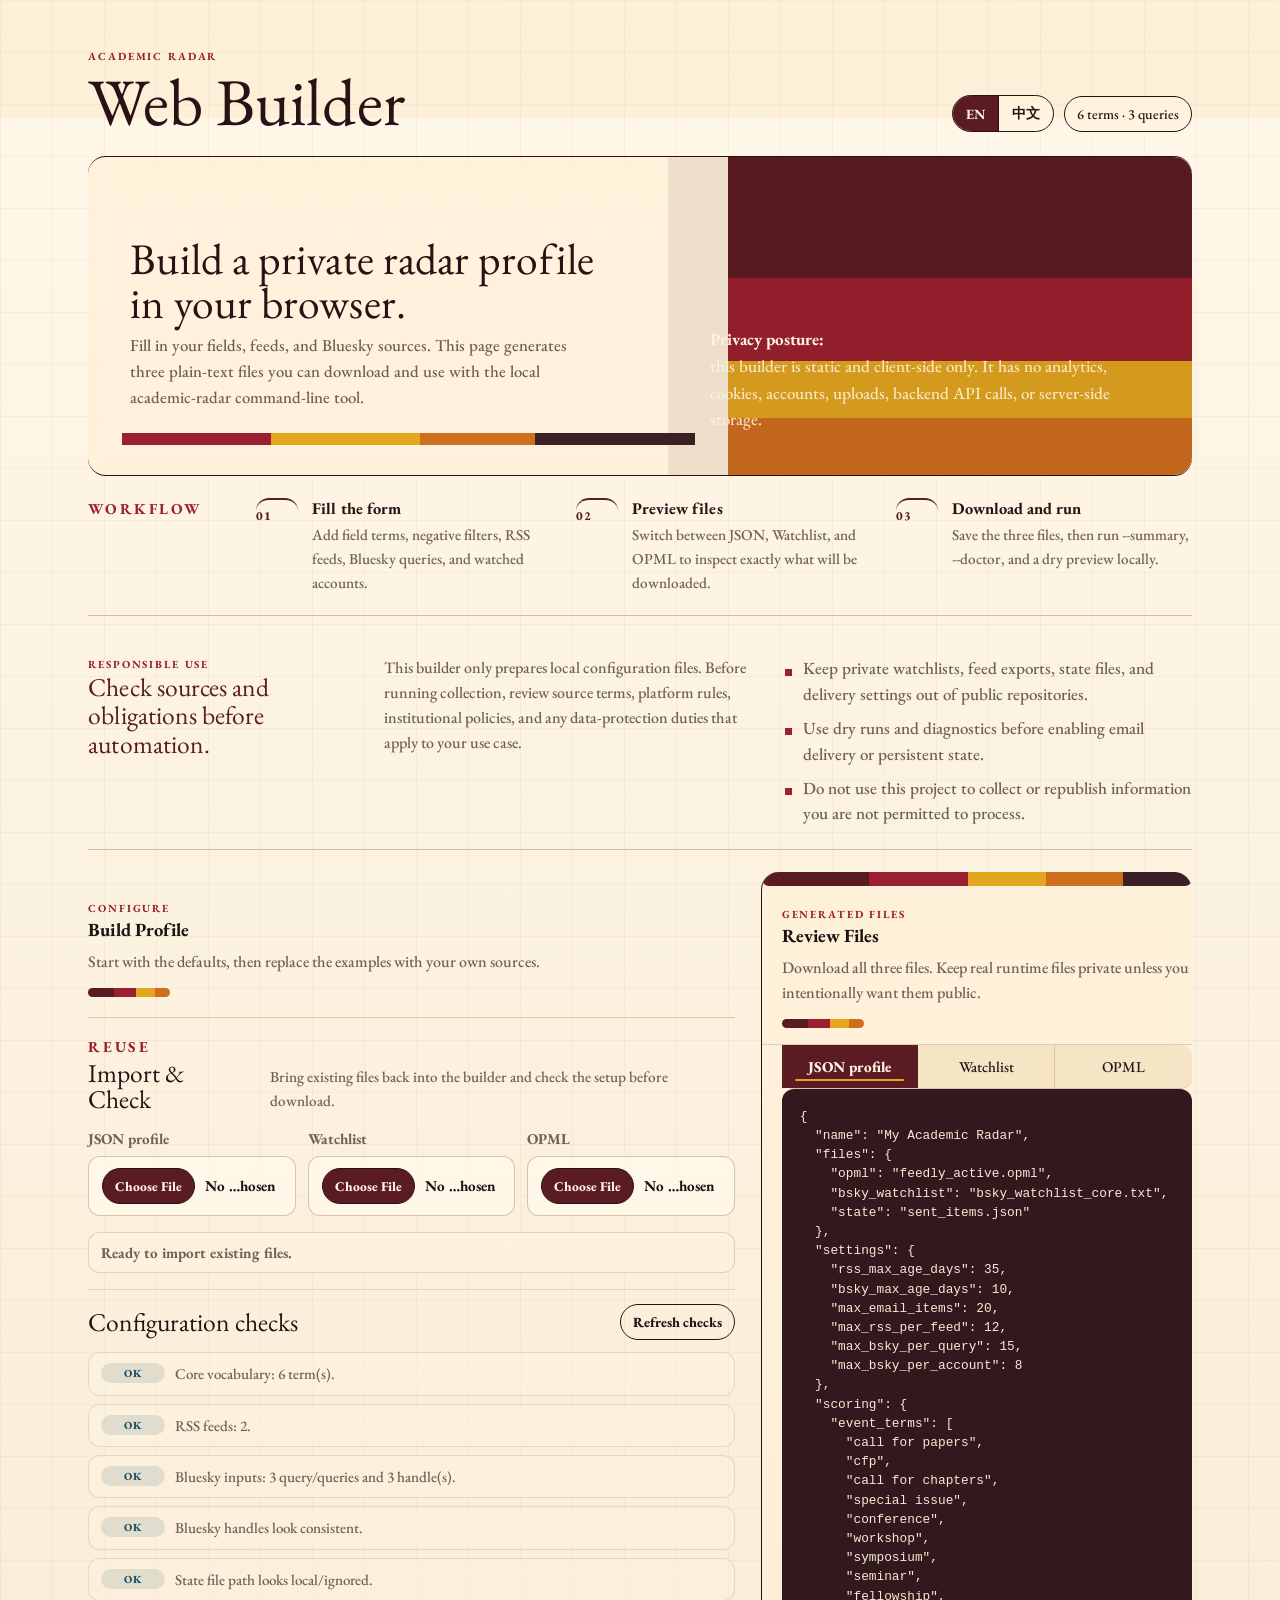
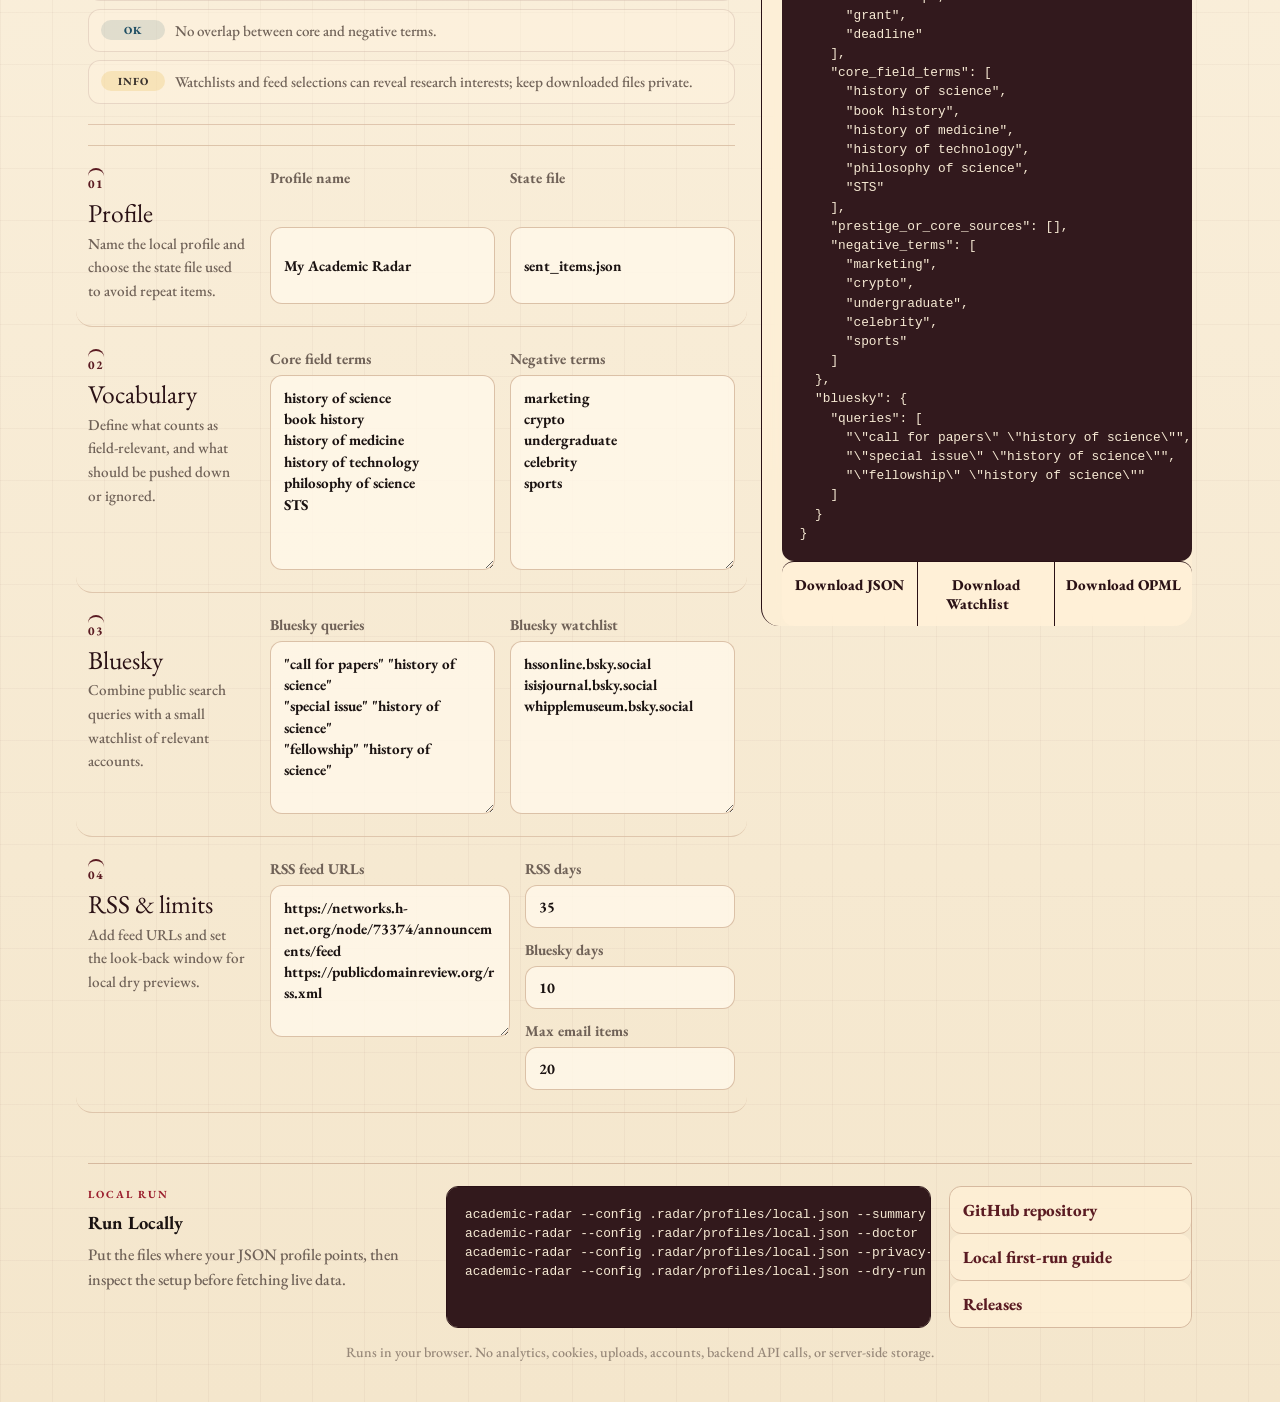
==== commit 8f6b42b8: "Load web builder enhancements on site page" ====
--- a/site/index.html
+++ b/site/index.html
@@ -244,5 +244,6 @@
     </main>
 
     <script src="./app.js"></script>
+    <script src="./enhancements.js"></script>
   </body>
-</html>
+</html>
--- a/site/styles.css
+++ b/site/styles.css
@@ -363,7 +363,7 @@
 .builder {
   display: flex;
   flex-direction: column;
-  gap: 18px;
+  gap: 20px;
   padding: clamp(20px, 2.4vw, 28px) 0;
 }
 
@@ -385,6 +385,65 @@
 .section-heading p,
 .output-intro p {
   margin-bottom: 0;
+}
+
+.config-list {
+  display: grid;
+  border-top: 1px solid rgba(214, 185, 159, 0.8);
+}
+
+.config-row {
+  display: grid;
+  grid-template-columns: minmax(150px, 0.34fr) minmax(0, 1fr);
+  gap: 24px;
+  padding: 22px 0;
+  border-bottom: 1px solid rgba(214, 185, 159, 0.72);
+}
+
+.config-meta {
+  display: grid;
+  align-content: start;
+  gap: 6px;
+}
+
+.config-meta > span {
+  width: max-content;
+  color: var(--rubin-red-dark);
+  border-top: 2px solid var(--rubin-red-dark);
+  padding-top: 6px;
+  font-size: 0.76rem;
+  font-weight: 800;
+  letter-spacing: 0.08em;
+}
+
+.config-meta h3 {
+  margin: 2px 0 0;
+  color: var(--lacquer);
+  font-family: var(--font-title);
+  font-size: clamp(1.22rem, 2vw, 1.6rem);
+  font-weight: 400;
+  line-height: 1.05;
+}
+
+.config-meta p {
+  margin-bottom: 0;
+  max-width: 22ch;
+  font-size: 0.95rem;
+}
+
+.config-controls {
+  display: grid;
+  gap: 15px;
+  min-width: 0;
+}
+
+.config-controls.two {
+  grid-template-columns: repeat(2, minmax(0, 1fr));
+}
+
+.rss-controls {
+  grid-template-columns: minmax(0, 1fr) minmax(210px, 0.42fr);
+  align-items: start;
 }
 
 .field {
@@ -447,6 +506,10 @@
   align-content: start;
 }
 
+.rss-controls .numbers {
+  grid-template-columns: 1fr;
+}
+
 .output {
   position: sticky;
   top: 22px;
@@ -605,7 +668,8 @@
 
 .lang-zh h1,
 .lang-zh .hero h2,
-.lang-zh .compliance h2 {
+.lang-zh .compliance h2,
+.lang-zh .config-meta h3 {
   font-family: "Songti SC", "Noto Serif CJK SC", "SimSun", serif;
   font-weight: 600;
   letter-spacing: 0.02em;
@@ -619,6 +683,241 @@
   line-height: 1.7;
 }
 
+/* Interaction layer: selective motion, soft radius, and reveal details. */
+.language-switch,
+.status {
+  border-radius: 999px;
+}
+
+.hero,
+.output {
+  border-radius: 18px;
+}
+
+.hero::before {
+  border-radius: 0 18px 18px 0;
+}
+
+.section-heading::after,
+.output-intro::after,
+.radar-art,
+.config-meta > span,
+.process li > span {
+  border-radius: 999px;
+}
+
+.config-row {
+  position: relative;
+  margin: 0 -12px;
+  padding: 22px 12px;
+  border-radius: 16px;
+  transition:
+    background 180ms ease,
+    transform 180ms ease;
+}
+
+.config-row::before {
+  content: "";
+  position: absolute;
+  left: 0;
+  top: 20px;
+  bottom: 20px;
+  width: 4px;
+  border-radius: 999px;
+  background: linear-gradient(180deg, var(--rubin-red-dark), var(--rubin-red), var(--saffron));
+  opacity: 0;
+  transform: scaleY(0.55);
+  transform-origin: center;
+  transition:
+    opacity 180ms ease,
+    transform 180ms ease;
+}
+
+.config-row::after {
+  content: "";
+  position: absolute;
+  inset: 0;
+  border: 1px solid rgba(90, 27, 34, 0.12);
+  border-radius: inherit;
+  opacity: 0;
+  pointer-events: none;
+  transition: opacity 180ms ease;
+}
+
+.config-row:hover,
+.config-row:focus-within {
+  background: rgba(255, 244, 223, 0.42);
+  transform: translateY(-2px);
+}
+
+.config-row:hover::before,
+.config-row:focus-within::before {
+  opacity: 1;
+  transform: scaleY(1);
+}
+
+.config-row:hover::after,
+.config-row:focus-within::after {
+  opacity: 1;
+}
+
+.config-meta > span,
+.config-meta h3,
+.process li,
+.process li > span {
+  transition:
+    color 180ms ease,
+    border-color 180ms ease,
+    transform 180ms ease,
+    background 180ms ease;
+}
+
+.config-row:hover .config-meta > span,
+.config-row:focus-within .config-meta > span {
+  color: var(--rubin-red);
+  border-color: var(--rubin-red);
+  transform: translateX(2px);
+}
+
+.config-row:hover .config-meta h3,
+.config-row:focus-within .config-meta h3 {
+  color: var(--rubin-red-dark);
+}
+
+.process li {
+  position: relative;
+  border-radius: 13px;
+  margin: -5px -7px;
+  padding: 5px 7px;
+}
+
+.process li:hover {
+  background: rgba(255, 244, 223, 0.42);
+  transform: translateY(-1px);
+}
+
+.process li:hover > span {
+  color: var(--rubin-red);
+  border-color: var(--rubin-red);
+}
+
+input,
+textarea,
+pre,
+.tabs,
+.actions,
+.quick-links,
+.quick-links a {
+  border-radius: 12px;
+}
+
+textarea,
+pre {
+  scrollbar-color: rgba(226, 166, 31, 0.62) rgba(42, 17, 21, 0.18);
+}
+
+input,
+textarea {
+  transition:
+    border-color 160ms ease,
+    background 160ms ease,
+    outline-color 160ms ease,
+    transform 160ms ease;
+}
+
+input:hover,
+textarea:hover,
+input:focus,
+textarea:focus {
+  transform: translateY(-1px);
+}
+
+.tab,
+.actions button,
+.quick-links a {
+  position: relative;
+  overflow: hidden;
+}
+
+.tab::after {
+  content: "";
+  position: absolute;
+  left: 13px;
+  right: 13px;
+  bottom: 7px;
+  height: 2px;
+  border-radius: 999px;
+  background: var(--saffron);
+  opacity: 0;
+  transform: scaleX(0.4);
+  transform-origin: left;
+  transition:
+    opacity 170ms ease,
+    transform 170ms ease;
+}
+
+.tab:hover::after,
+.tab.active::after {
+  opacity: 1;
+  transform: scaleX(1);
+}
+
+.actions button::after,
+.quick-links a::after {
+  content: "↗";
+  display: inline-block;
+  margin-left: 0.38rem;
+  opacity: 0;
+  transform: translateX(-4px);
+  transition:
+    opacity 160ms ease,
+    transform 160ms ease;
+}
+
+.actions button:hover::after,
+.actions button:focus-visible::after,
+.quick-links a:hover::after,
+.quick-links a:focus-visible::after {
+  opacity: 1;
+  transform: translateX(0);
+}
+
+.output {
+  transition:
+    background 200ms ease,
+    box-shadow 200ms ease,
+    transform 200ms ease;
+}
+
+.output:hover,
+.output:focus-within {
+  background: rgba(255, 240, 215, 0.76);
+  box-shadow: 0 20px 45px rgba(42, 17, 21, 0.12);
+  transform: translateY(-1px);
+}
+
+@media (prefers-reduced-motion: reduce) {
+  *,
+  *::before,
+  *::after {
+    scroll-behavior: auto !important;
+    transition: none !important;
+  }
+
+  button:hover,
+  input:hover,
+  textarea:hover,
+  input:focus,
+  textarea:focus,
+  .config-row:hover,
+  .config-row:focus-within,
+  .process li:hover,
+  .output:hover,
+  .output:focus-within {
+    transform: none;
+  }
+}
+
 @media (max-width: 920px) {
   body {
     font-size: 16px;
@@ -640,7 +939,10 @@
   .hero,
   .grid,
   .field.two,
-  .next {
+  .next,
+  .config-row,
+  .config-controls.two,
+  .rss-controls {
     grid-template-columns: 1fr;
   }
 
@@ -678,6 +980,10 @@
     grid-template-columns: 1fr;
   }
 
+  .config-meta p {
+    max-width: 100%;
+  }
+
   .output {
     position: relative;
     top: auto;
